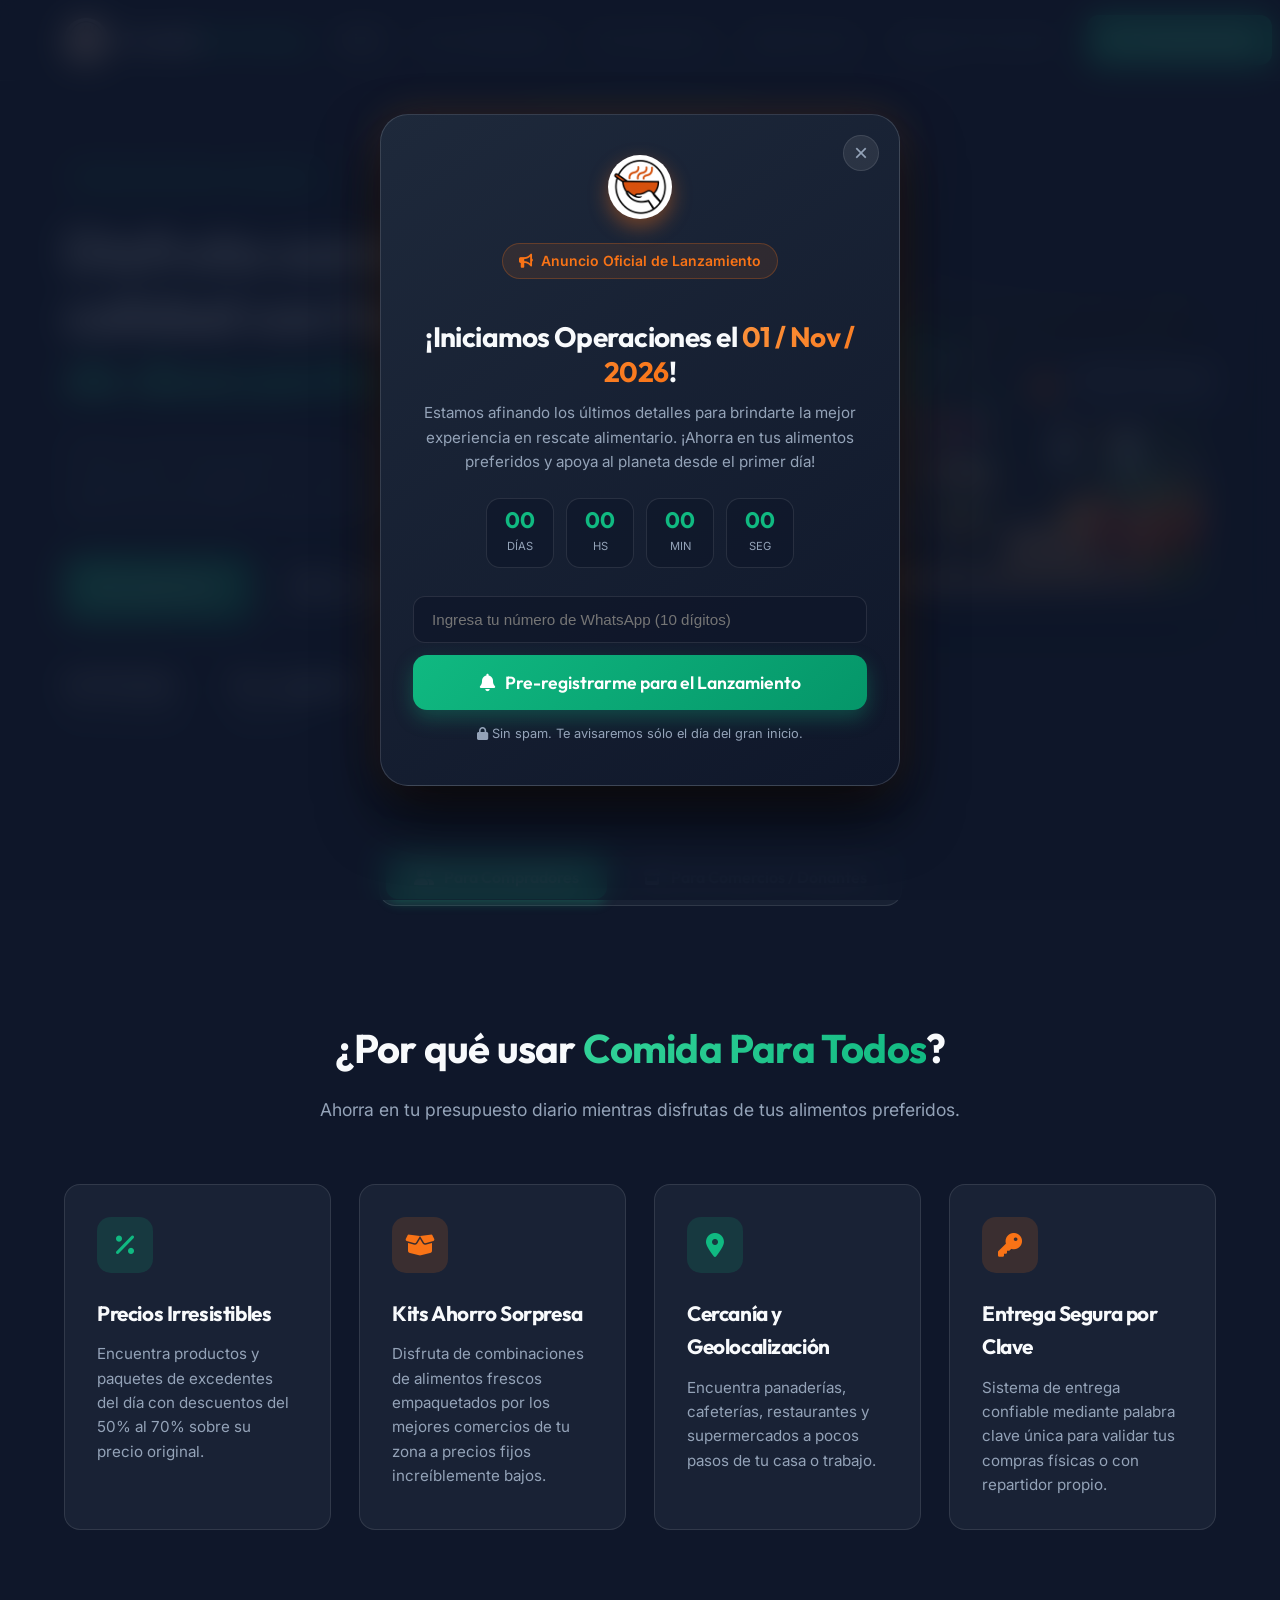
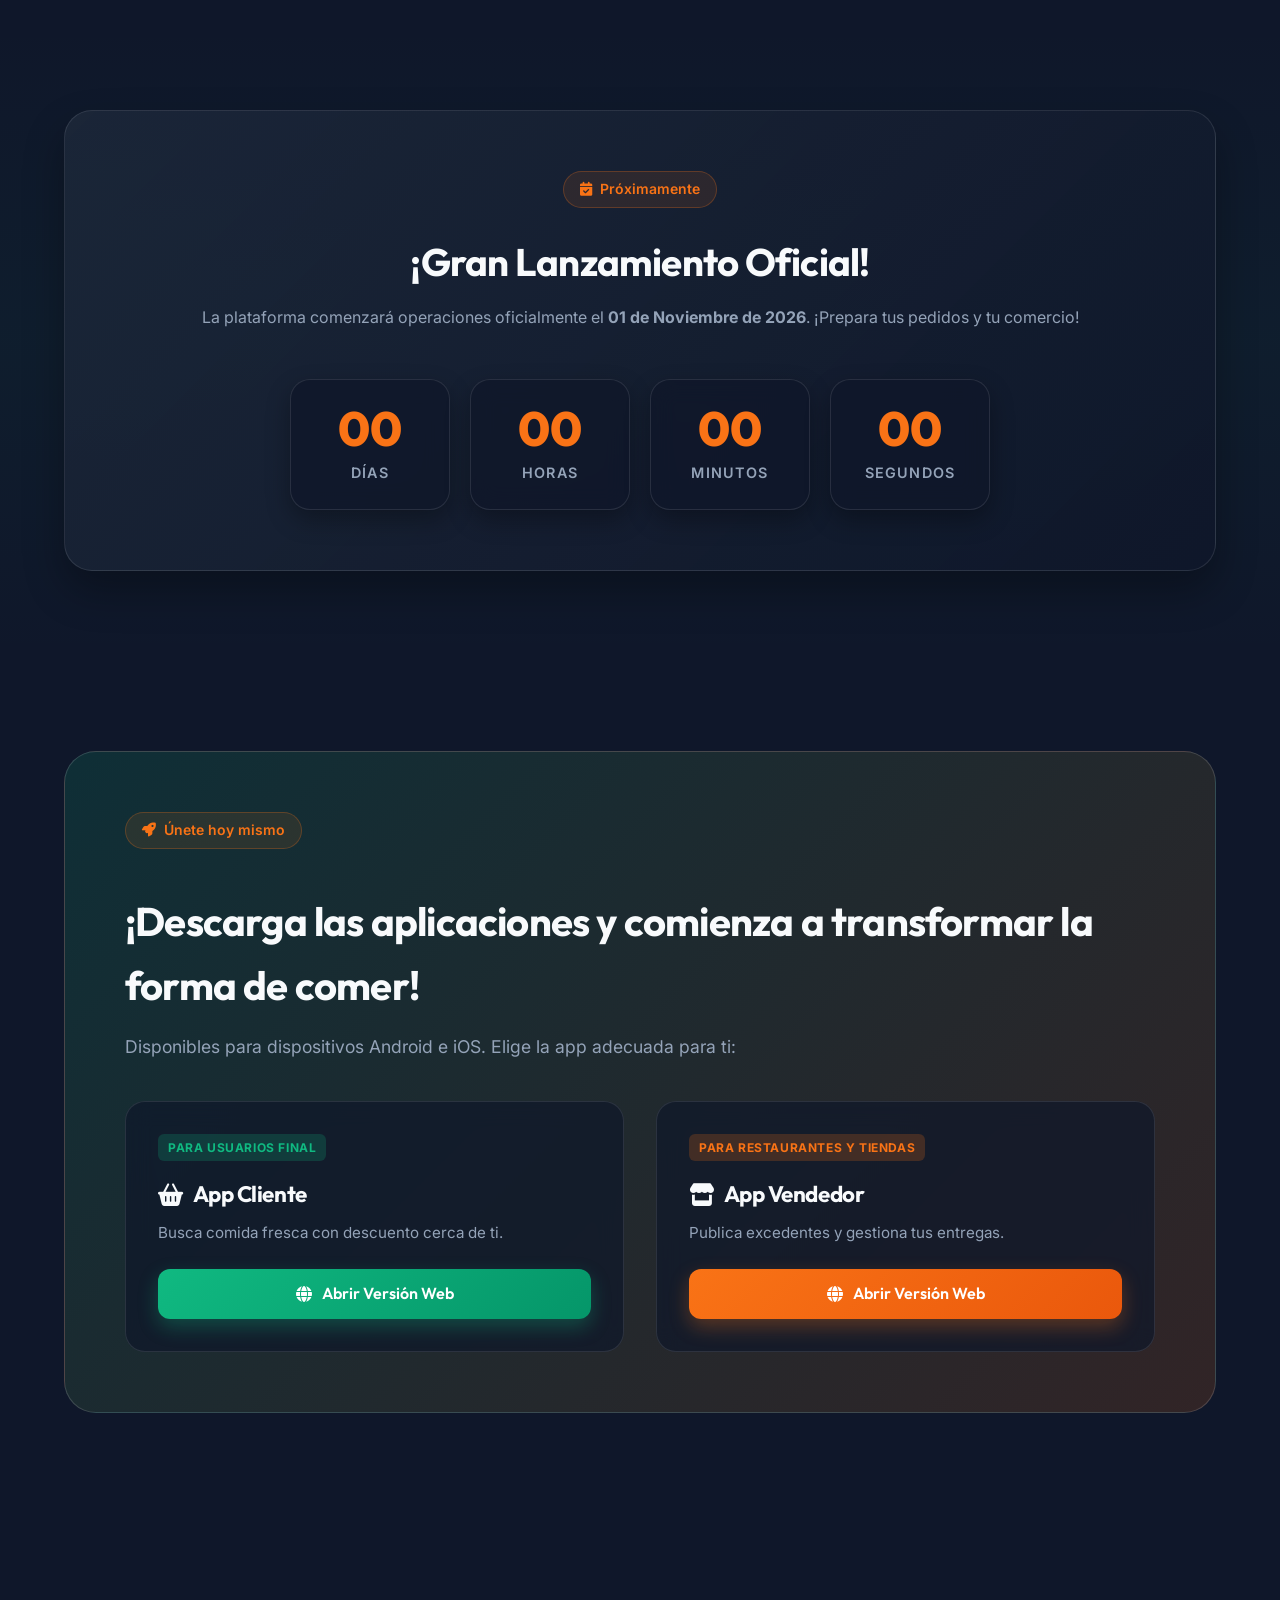
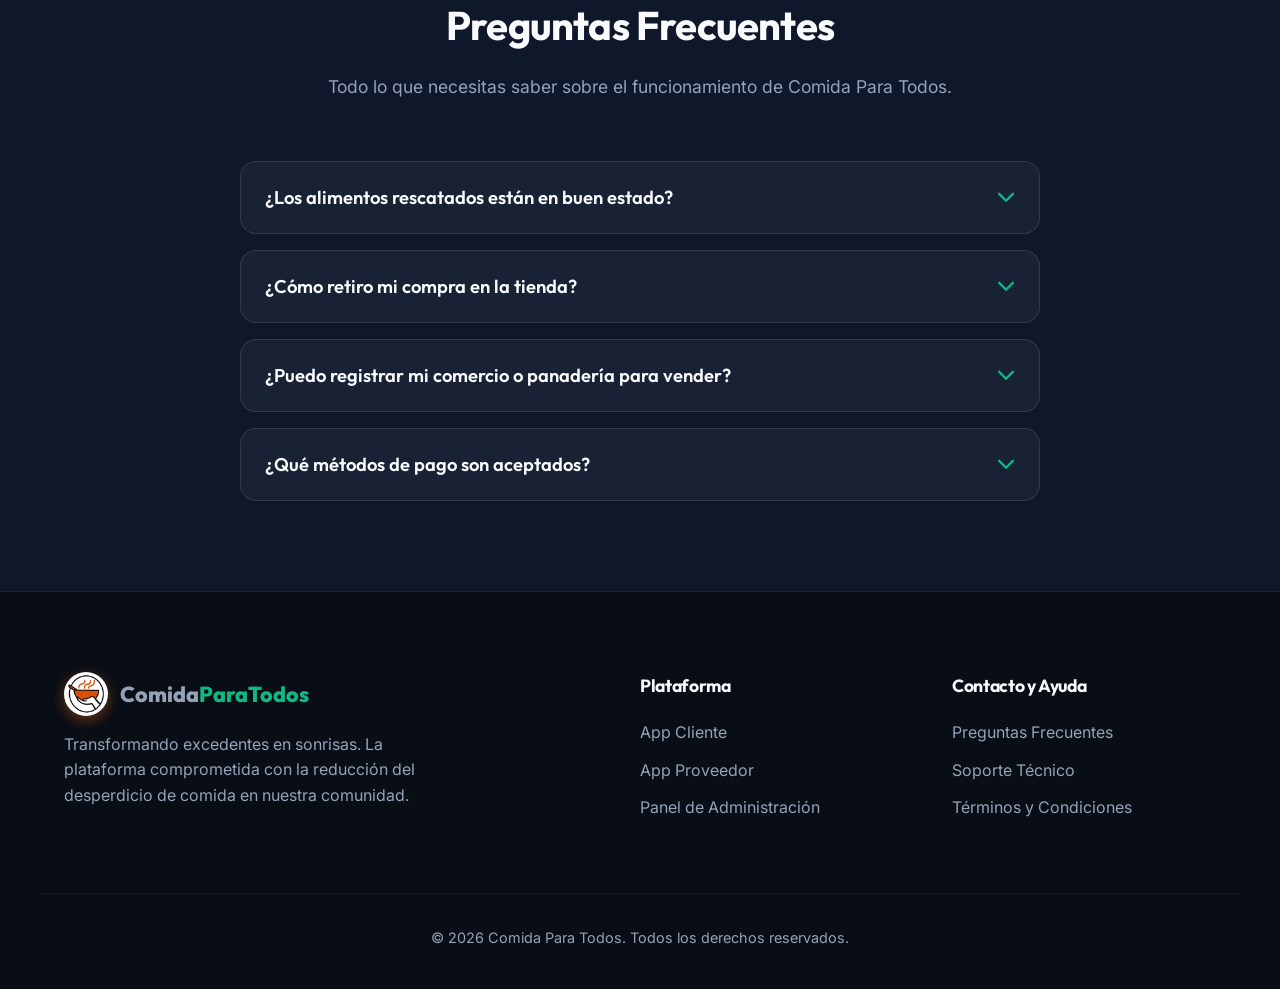
==== index.html @ 5d7dacc0 "Initial commit - Landing page Comida Para Todos" ====
<!DOCTYPE html>
<html lang="es">
<head>
  <meta charset="UTF-8">
  <meta name="viewport" content="width=device-width, initial-scale=1.0">
  <title>Comida Para Todos - Rescata Alimentos, Ahorra y Ayuda al Planeta</title>
  <meta name="description" content="Plataforma líder para comprar excedentes de comida de calidad con hasta 70% de descuento. Conecta tiendas localmente y combate el desperdicio de alimentos.">
  <meta name="theme-color" content="#0f172a">

  <!-- OpenGraph SEO -->
  <meta property="og:title" content="Comida Para Todos - Salva Comida y Ahorra Dinero">
  <meta property="og:description" content="Descubre paquetes sorpresa y ofertas en tus establecimientos favoritos. Reduce el desperdicio de comida.">
  <meta property="og:type" content="website">

  <!-- Fonts -->
  <link rel="preconnect" href="https://fonts.googleapis.com">
  <link rel="preconnect" href="https://fonts.gstatic.com" crossorigin>
  <link href="https://fonts.googleapis.com/css2?family=Outfit:wght@300;400;500;600;700;800&family=Inter:wght@400;500;600;700&display=swap" rel="stylesheet">

  <!-- FontAwesome Icons -->
  <link rel="stylesheet" href="https://cdnjs.cloudflare.com/ajax/libs/font-awesome/6.5.1/css/all.min.css">

  <link rel="stylesheet" href="styles.css">
</head>
<body>

  <!-- Navbar Sticky -->
  <header class="navbar" id="navbar">
    <div class="container navbar-content">
      <a href="#" class="logo">
        <img src="assets/logo.png" alt="Comida Para Todos Logo" class="logo-img">
        <span class="logo-text">Comida<span class="highlight">ParaTodos</span></span>
      </a>

      <nav class="nav-links" id="nav-links">
        <a href="#inicio" class="nav-link active">Inicio</a>
        <a href="#compradores" class="nav-link">Para Compradores</a>
        <a href="#vendedores" class="nav-link">Para Comercios</a>
        <a href="#impacto" class="nav-link">Impacto Social</a>
        <a href="#faq" class="nav-link">Preguntas Frecuentes</a>
      </nav>

      <div class="navbar-actions">
        <a href="#descargar" class="btn btn-primary"><i class="fa-solid fa-mobile-screen"></i> Descargar Apps</a>
        <button class="mobile-toggle" id="mobile-toggle" aria-label="Abrir menú">
          <i class="fa-solid fa-bars"></i>
        </button>
      </div>
    </div>
  </header>

  <!-- Hero Section -->
  <section class="hero" id="inicio">
    <div class="hero-bg-glow"></div>
    <div class="container hero-grid">
      <div class="hero-text">
        <div class="badge-pill">
          <span class="pulse-dot"></span> Rescate Alimentario Inteligente
        </div>
        <h1 class="hero-title">
          Disfruta comida de calidad con hasta <span class="gradient-text">70% de descuento</span>
        </h1>
        <p class="hero-description">
          Unimos a personas amantes de la buena comida con restaurantes, panaderías y comercios locales para darle una segunda oportunidad a miles de platillos deliciosos.
        </p>

        <div class="hero-buttons">
          <a href="#descargar" class="btn btn-lg btn-emerald">
            <i class="fa-brands fa-android"></i> App Cliente
          </a>
          <a href="#vendedores" class="btn btn-lg btn-outline">
            <i class="fa-solid fa-store"></i> Soy un Comercio
          </a>
        </div>

        <div class="hero-stats-mini">
          <div class="stat-item-mini">
            <span class="stat-number">01/11/2026</span>
            <span class="stat-label">Gran Lanzamiento</span>
          </div>
          <div class="stat-divider"></div>
          <div class="stat-item-mini">
            <span class="stat-number">Pre-registro</span>
            <span class="stat-label">Abierto hoy</span>
          </div>
          <div class="stat-divider"></div>
          <div class="stat-item-mini">
            <span class="stat-number">100%</span>
            <span class="stat-label">Calidad Garantizada</span>
          </div>
        </div>
      </div>

      <div class="hero-media">
        <div class="app-card-preview floating">
          <div class="preview-badge"><i class="fa-solid fa-bolt"></i> ¡Ofertas en tiempo real!</div>
          <img src="assets/hero_app_showcase.jpg" alt="Comida Para Todos App" class="hero-img">
          <div class="app-floating-card top-right">
            <div class="card-icon"><i class="fa-solid fa-bag-shopping"></i></div>
            <div class="card-info">
              <strong>Kit Ahorro Sorpresa</strong>
              <small>De $150 a sólo $45 MXN</small>
            </div>
          </div>
          <div class="app-floating-card bottom-left">
            <div class="card-icon check"><i class="fa-solid fa-shield-heart"></i></div>
            <div class="card-info">
              <strong>100% Fresco y Garantizado</strong>
              <small>Retiro o reparto local</small>
            </div>
          </div>
        </div>
      </div>
    </div>
  </section>

  <!-- Role Toggle Section (Interactive Selector) -->
  <section class="section-roles">
    <div class="container">
      <div class="role-selector-wrapper">
        <div class="role-tabs" id="role-tabs">
          <button class="role-tab active" data-tab="compradores">
            <i class="fa-solid fa-user-group"></i> Para Compradores
          </button>
          <button class="role-tab" data-tab="vendedores">
            <i class="fa-solid fa-store"></i> Para Comercios / Donantes
          </button>
        </div>
      </div>
    </div>
  </section>

  <!-- Compradores Feature Section -->
  <section class="section role-content active" id="compradores">
    <div class="container">
      <div class="section-header text-center">
        <h2 class="section-title">¿Por qué usar <span class="gradient-text">Comida Para Todos</span>?</h2>
        <p class="section-subtitle">Ahorra en tu presupuesto diario mientras disfrutas de tus alimentos preferidos.</p>
      </div>

      <div class="features-grid">
        <div class="feature-card">
          <div class="feature-icon emerald"><i class="fa-solid fa-percent"></i></div>
          <h3 class="feature-title">Precios Irresistibles</h3>
          <p class="feature-text">Encuentra productos y paquetes de excedentes del día con descuentos del 50% al 70% sobre su precio original.</p>
        </div>

        <div class="feature-card">
          <div class="feature-icon orange"><i class="fa-solid fa-box-open"></i></div>
          <h3 class="feature-title">Kits Ahorro Sorpresa</h3>
          <p class="feature-text">Disfruta de combinaciones de alimentos frescos empaquetados por los mejores comercios de tu zona a precios fijos increíblemente bajos.</p>
        </div>

        <div class="feature-card">
          <div class="feature-icon emerald"><i class="fa-solid fa-location-dot"></i></div>
          <h3 class="feature-title">Cercanía y Geolocalización</h3>
          <p class="feature-text">Encuentra panaderías, cafeterías, restaurantes y supermercados a pocos pasos de tu casa o trabajo.</p>
        </div>

        <div class="feature-card">
          <div class="feature-icon orange"><i class="fa-solid fa-key"></i></div>
          <h3 class="feature-title">Entrega Segura por Clave</h3>
          <p class="feature-text">Sistema de entrega confiable mediante palabra clave única para validar tus compras físicas o con repartidor propio.</p>
        </div>
      </div>
    </div>
  </section>

  <!-- Vendedores Feature Section -->
  <section class="section role-content" id="vendedores">
    <div class="container">
      <div class="section-header text-center">
        <h2 class="section-title">Impulsa tu negocio con <span class="gradient-text-orange">Cero Desperdicio</span></h2>
        <p class="section-subtitle">Convierte los excedentes del día en ganancias y nuevos clientes leales.</p>
      </div>

      <div class="features-grid">
        <div class="feature-card">
          <div class="feature-icon orange"><i class="fa-solid fa-coins"></i></div>
          <h3 class="feature-title">Monetiza tus Excedentes</h3>
          <p class="feature-text">Recupera el costo de ingredientes y producción publicando excedentes al final de la jornada en cuestión de segundos.</p>
        </div>

        <div class="feature-card">
          <div class="feature-icon emerald"><i class="fa-solid fa-users"></i></div>
          <h3 class="feature-title">Atrae Nuevos Clientes</h3>
          <p class="feature-text">Decenas de usuarios descubrirán tu negocio en la app y se convertirán en clientes habituales de tu catálogo regular.</p>
        </div>

        <div class="feature-card">
          <div class="feature-icon orange"><i class="fa-solid fa-truck-ramp-box"></i></div>
          <h3 class="feature-title">Logística Flexible</h3>
          <p class="feature-text">Configura fácil tus horarios de entrega en mostrador o define tu propia área de reparto a domicilio con compra mínima.</p>
        </div>

        <div class="feature-card">
          <div class="feature-icon emerald"><i class="fa-solid fa-chart-line"></i></div>
          <h3 class="feature-title">Control de Inventario en Vivo</h3>
          <p class="feature-text">Suscripción en tiempo real con notificaciones al momento en que un cliente confirma o retira un pedido.</p>
        </div>
      </div>
    </div>
  </section>

  <!-- Launch Countdown Section -->
  <section class="section section-impact" id="impacto">
    <div class="container">
      <div class="impact-card">
        <div class="impact-header">
          <span class="badge-pill orange"><i class="fa-solid fa-calendar-check"></i> Próximamente</span>
          <h2>¡Gran Lanzamiento Oficial!</h2>
          <p>La plataforma comenzará operaciones oficialmente el <strong>01 de Noviembre de 2026</strong>. ¡Prepara tus pedidos y tu comercio!</p>
        </div>

        <div class="launch-countdown-grid" id="main-countdown">
          <div class="countdown-unit">
            <span class="unit-number" id="cd-days">00</span>
            <span class="unit-label">Días</span>
          </div>
          <div class="countdown-unit">
            <span class="unit-number" id="cd-hours">00</span>
            <span class="unit-label">Horas</span>
          </div>
          <div class="countdown-unit">
            <span class="unit-number" id="cd-minutes">00</span>
            <span class="unit-label">Minutos</span>
          </div>
          <div class="countdown-unit">
            <span class="unit-number" id="cd-seconds">00</span>
            <span class="unit-label">Segundos</span>
          </div>
        </div>
      </div>
    </div>
  </section>

  <!-- Download Section -->
  <section class="section section-download" id="descargar">
    <div class="container">
      <div class="download-banner">
        <div class="download-content">
          <span class="badge-pill orange"><i class="fa-solid fa-rocket"></i> Únete hoy mismo</span>
          <h2>¡Descarga las aplicaciones y comienza a transformar la forma de comer!</h2>
          <p>Disponibles para dispositivos Android e iOS. Elige la app adecuada para ti:</p>

          <div class="download-buttons">
            <div class="download-card">
              <div class="card-badge">Para usuarios final</div>
              <h3><i class="fa-solid fa-basket-shopping"></i> App Cliente</h3>
              <p>Busca comida fresca con descuento cerca de ti.</p>
              <div class="btn-group">
                <a href="http://192.168.1.75:8080" target="_blank" class="btn btn-emerald btn-block">
                  <i class="fa-solid fa-globe"></i> Abrir Versión Web
                </a>
              </div>
            </div>

            <div class="download-card">
              <div class="card-badge orange">Para restaurantes y tiendas</div>
              <h3><i class="fa-solid fa-store"></i> App Vendedor</h3>
              <p>Publica excedentes y gestiona tus entregas.</p>
              <div class="btn-group">
                <a href="http://192.168.1.75:8081" target="_blank" class="btn btn-orange btn-block">
                  <i class="fa-solid fa-globe"></i> Abrir Versión Web
                </a>
              </div>
            </div>
          </div>
        </div>
      </div>
    </div>
  </section>

  <!-- FAQ Section -->
  <section class="section" id="faq">
    <div class="container">
      <div class="section-header text-center">
        <h2 class="section-title">Preguntas Frecuentes</h2>
        <p class="section-subtitle">Todo lo que necesitas saber sobre el funcionamiento de Comida Para Todos.</p>
      </div>

      <div class="faq-accordion" id="faq-accordion">
        <div class="faq-item">
          <button class="faq-question">
            <span>¿Los alimentos rescatados están en buen estado?</span>
            <i class="fa-solid fa-chevron-down"></i>
          </button>
          <div class="faq-answer">
            <p>¡Por supuesto! Todos los alimentos ofertados en la plataforma son excedentes frescos del día preparados o producidos con altos estándares de calidad, listos para disfrutarse.</p>
          </div>
        </div>

        <div class="faq-item">
          <button class="faq-question">
            <span>¿Cómo retiro mi compra en la tienda?</span>
            <i class="fa-solid fa-chevron-down"></i>
          </button>
          <div class="faq-answer">
            <p>Al realizar tu pedido en la App Cliente se generará una **palabra clave única** y un número de folio. Sólo muéstralo en el mostrador del establecimiento para validar y recibir tu paquete.</p>
          </div>
        </div>

        <div class="faq-item">
          <button class="faq-question">
            <span>¿Puedo registrar mi comercio o panadería para vender?</span>
            <i class="fa-solid fa-chevron-down"></i>
          </button>
          <div class="faq-answer">
            <p>¡Sí! Puedes descargar la **App Vendedor** o acceder desde el navegador, crear tu perfil de tienda en menos de 5 minutos y comenzar a publicar tus productos y Kits Ahorro de inmediato.</p>
          </div>
        </div>

        <div class="faq-item">
          <button class="faq-question">
            <span>¿Qué métodos de pago son aceptados?</span>
            <i class="fa-solid fa-chevron-down"></i>
          </button>
          <div class="faq-answer">
            <p>Soportamos pago en efectivo al momento de retirar en sucursal y pagos directos configurados por cada establecimiento.</p>
          </div>
        </div>
      </div>
    </div>
  </section>

  <!-- Footer -->
  <footer class="footer">
    <div class="container footer-grid">
      <div class="footer-col brand-col">
        <a href="#" class="logo">
          <img src="assets/logo.png" alt="Comida Para Todos Logo" class="logo-img">
          <span class="logo-text">Comida<span class="highlight">ParaTodos</span></span>
        </a>
        <p class="footer-text">Transformando excedentes en sonrisas. La plataforma comprometida con la reducción del desperdicio de comida en nuestra comunidad.</p>
      </div>

      <div class="footer-col">
        <h4>Plataforma</h4>
        <ul>
          <li><a href="http://192.168.1.75:8080">App Cliente</a></li>
          <li><a href="http://192.168.1.75:8081">App Proveedor</a></li>
          <li><a href="http://192.168.1.75:8082">Panel de Administración</a></li>
        </ul>
      </div>

      <div class="footer-col">
        <h4>Contacto y Ayuda</h4>
        <ul>
          <li><a href="#faq">Preguntas Frecuentes</a></li>
          <li><a href="mailto:contacto@comidaparatodos.com">Soporte Técnico</a></li>
          <li><a href="#">Términos y Condiciones</a></li>
        </ul>
      </div>
    </div>

    <div class="container footer-bottom text-center">
      <p>&copy; 2026 Comida Para Todos. Todos los derechos reservados.</p>
    </div>
  <!-- Pop-Up Modal de Lanzamiento (01/11/2026) -->
  <div class="modal-overlay" id="launch-modal">
    <div class="modal-card">
      <button class="modal-close" id="modal-close" aria-label="Cerrar modal">&times;</button>
      <div class="modal-body text-center">
        <div class="modal-logo">
          <img src="assets/logo.png" alt="Comida Para Todos" class="modal-logo-img">
        </div>
        <div class="badge-pill orange">
          <i class="fa-solid fa-bullhorn"></i> Anuncio Oficial de Lanzamiento
        </div>
        <h2 class="modal-title">¡Iniciamos Operaciones el <span class="gradient-text-orange">01 / Nov / 2026</span>!</h2>
        <p class="modal-description">
          Estamos afinando los últimos detalles para brindarte la mejor experiencia en rescate alimentario. ¡Ahorra en tus alimentos preferidos y apoya al planeta desde el primer día!
        </p>

        <!-- Mini Countdown inside Modal -->
        <div class="modal-countdown">
          <div class="m-cd-box"><span id="m-days">00</span><small>Días</small></div>
          <div class="m-cd-box"><span id="m-hours">00</span><small>Hs</small></div>
          <div class="m-cd-box"><span id="m-mins">00</span><small>Min</small></div>
          <div class="m-cd-box"><span id="m-secs">00</span><small>Seg</small></div>
        </div>

        <form class="modal-form" id="pre-register-form">
          <div class="form-group">
            <input type="tel" placeholder="Ingresa tu número de WhatsApp (10 dígitos)" required id="modal-phone" class="modal-input">
          </div>
          <button type="submit" class="btn btn-emerald btn-block btn-lg">
            <i class="fa-solid fa-bell"></i> Pre-registrarme para el Lanzamiento
          </button>
        </form>
        <p class="modal-footer-note"><i class="fa-solid fa-lock"></i> Sin spam. Te avisaremos sólo el día del gran inicio.</p>
      </div>
    </div>
  </div>

  <script src="main.js"></script>
</body>
</html>
---- styles.css ----
/* System CSS - Comida Para Todos Landing Page */
:root {
  --bg-dark: #0f172a;
  --bg-card: rgba(30, 41, 59, 0.7);
  --bg-card-hover: rgba(30, 41, 59, 0.9);
  --border-card: rgba(255, 255, 255, 0.1);
  --text-main: #f8fafc;
  --text-muted: #94a3b8;
  
  --emerald-primary: #10b981;
  --emerald-hover: #059669;
  --emerald-glow: rgba(16, 185, 129, 0.3);
  
  --orange-primary: #f97316;
  --orange-hover: #ea580c;
  --orange-glow: rgba(249, 115, 22, 0.3);

  --font-heading: 'Outfit', sans-serif;
  --font-body: 'Inter', sans-serif;
  --radius: 16px;
  --transition: all 0.3s cubic-bezier(0.4, 0, 0.2, 1);
}

* {
  margin: 0;
  padding: 0;
  box-sizing: border-box;
}

html {
  scroll-behavior: smooth;
}

body {
  background-color: var(--bg-dark);
  color: var(--text-main);
  font-family: var(--font-body);
  line-height: 1.6;
  overflow-x: hidden;
}

/* Typography */
h1, h2, h3, h4 {
  font-family: var(--font-heading);
  font-weight: 700;
  letter-spacing: -0.02em;
}

.gradient-text {
  background: linear-gradient(135deg, #34d399, #10b981);
  -webkit-background-clip: text;
  -webkit-text-fill-color: transparent;
}

.gradient-text-orange {
  background: linear-gradient(135deg, #fb923c, #f97316);
  -webkit-background-clip: text;
  -webkit-text-fill-color: transparent;
}

/* Container */
.container {
  max-width: 1200px;
  margin: 0 auto;
  padding: 0 24px;
}

/* Buttons */
.btn {
  display: inline-flex;
  align-items: center;
  justify-content: center;
  gap: 10px;
  padding: 12px 24px;
  font-family: var(--font-heading);
  font-weight: 600;
  font-size: 1rem;
  border-radius: 12px;
  text-decoration: none;
  transition: var(--transition);
  cursor: pointer;
  border: none;
}

.btn-primary {
  background-color: var(--emerald-primary);
  color: #fff;
  box-shadow: 0 4px 14px var(--emerald-glow);
}
.btn-primary:hover {
  background-color: var(--emerald-hover);
  transform: translateY(-2px);
}

.btn-emerald {
  background: linear-gradient(135deg, #10b981, #059669);
  color: #fff;
  box-shadow: 0 8px 20px var(--emerald-glow);
}
.btn-emerald:hover {
  transform: translateY(-3px);
  box-shadow: 0 12px 28px var(--emerald-glow);
}

.btn-orange {
  background: linear-gradient(135deg, #f97316, #ea580c);
  color: #fff;
  box-shadow: 0 8px 20px var(--orange-glow);
}
.btn-orange:hover {
  transform: translateY(-3px);
  box-shadow: 0 12px 28px var(--orange-glow);
}

.btn-outline {
  background: rgba(255, 255, 255, 0.05);
  color: #fff;
  border: 1px solid var(--border-card);
}
.btn-outline:hover {
  background: rgba(255, 255, 255, 0.15);
  border-color: rgba(255, 255, 255, 0.3);
  transform: translateY(-2px);
}

.btn-lg {
  padding: 16px 32px;
  font-size: 1.1rem;
  border-radius: 14px;
}

.btn-block {
  width: 100%;
}

/* Navbar */
.navbar {
  position: fixed;
  top: 0;
  left: 0;
  width: 100%;
  z-index: 1000;
  background: rgba(15, 23, 42, 0.8);
  backdrop-filter: blur(12px);
  border-bottom: 1px solid var(--border-card);
  transition: var(--transition);
}

.navbar-content {
  display: flex;
  align-items: center;
  justify-content: space-between;
  height: 80px;
  gap: 24px;
}

.logo {
  display: flex;
  align-items: center;
  gap: 12px;
  text-decoration: none;
  color: var(--text-main);
  font-family: var(--font-heading);
  font-size: 1.35rem;
  font-weight: 800;
  flex-shrink: 0;
  white-space: nowrap;
}

.logo-img {
  width: 44px;
  height: 44px;
  object-fit: contain;
  border-radius: 50%;
  background: #ffffff;
  padding: 2px;
  box-shadow: 0 4px 14px rgba(249, 115, 22, 0.4);
  transition: var(--transition);
}

.logo:hover .logo-img {
  transform: scale(1.05) rotate(5deg);
  box-shadow: 0 6px 18px rgba(249, 115, 22, 0.6);
}

.logo-icon {
  width: 42px;
  height: 42px;
  background: linear-gradient(135deg, #10b981, #f97316);
  border-radius: 12px;
  display: flex;
  align-items: center;
  justify-content: center;
  color: #fff;
  font-size: 1.2rem;
  box-shadow: 0 4px 12px rgba(16, 185, 129, 0.4);
}

.logo-text .highlight {
  color: var(--emerald-primary);
}

.nav-links {
  display: flex;
  align-items: center;
  gap: clamp(12px, 1.8vw, 28px);
}

.nav-link {
  color: var(--text-muted);
  text-decoration: none;
  font-weight: 500;
  font-size: 0.95rem;
  white-space: nowrap;
  transition: var(--transition);
  padding: 4px 8px;
  border-radius: 8px;
}

.nav-link:hover, .nav-link.active {
  color: var(--text-main);
  background: rgba(255, 255, 255, 0.06);
}

.navbar-actions {
  flex-shrink: 0;
}

.mobile-toggle {
  display: none;
  background: none;
  border: none;
  color: var(--text-main);
  font-size: 1.5rem;
  cursor: pointer;
}

/* Hero */
.hero {
  position: relative;
  padding: 160px 0 100px;
  overflow: hidden;
}

.hero-bg-glow {
  position: absolute;
  top: -10%;
  left: 50%;
  transform: translateX(-50%);
  width: 800px;
  height: 500px;
  background: radial-gradient(circle, rgba(16, 185, 129, 0.15) 0%, rgba(249, 115, 22, 0.08) 50%, transparent 70%);
  filter: blur(80px);
  pointer-events: none;
}

.hero-grid {
  display: grid;
  grid-template-columns: 1fr 1fr;
  gap: 60px;
  align-items: center;
}

.badge-pill {
  display: inline-flex;
  align-items: center;
  gap: 8px;
  padding: 6px 16px;
  border-radius: 50px;
  background: rgba(16, 185, 129, 0.1);
  border: 1px solid rgba(16, 185, 129, 0.25);
  color: var(--emerald-primary);
  font-size: 0.875rem;
  font-weight: 600;
  margin-bottom: 24px;
}

.badge-pill.orange {
  background: rgba(249, 115, 22, 0.1);
  border-color: rgba(249, 115, 22, 0.25);
  color: var(--orange-primary);
}

.pulse-dot {
  width: 8px;
  height: 8px;
  background-color: var(--emerald-primary);
  border-radius: 50%;
  box-shadow: 0 0 10px var(--emerald-primary);
  animation: pulse 2s infinite;
}

@keyframes pulse {
  0% { transform: scale(0.95); opacity: 0.8; }
  50% { transform: scale(1.3); opacity: 1; }
  100% { transform: scale(0.95); opacity: 0.8; }
}

.hero-title {
  font-size: 3.4rem;
  line-height: 1.15;
  margin-bottom: 24px;
}

.hero-description {
  font-size: 1.15rem;
  color: var(--text-muted);
  margin-bottom: 36px;
}

.hero-buttons {
  display: flex;
  gap: 16px;
  margin-bottom: 48px;
}

.hero-stats-mini {
  display: flex;
  align-items: center;
  gap: 24px;
}

.stat-item-mini .stat-number {
  display: block;
  font-family: var(--font-heading);
  font-weight: 700;
  font-size: 1.4rem;
  color: var(--text-main);
}

.stat-item-mini .stat-label {
  font-size: 0.85rem;
  color: var(--text-muted);
}

.stat-divider {
  width: 1px;
  height: 36px;
  background: var(--border-card);
}

/* App Showcase Media */
.app-card-preview {
  position: relative;
  border-radius: 24px;
  padding: 12px;
  background: rgba(30, 41, 59, 0.5);
  backdrop-filter: blur(16px);
  border: 1px solid var(--border-card);
  box-shadow: 0 24px 48px rgba(0, 0, 0, 0.4);
}

.floating {
  animation: float 6s ease-in-out infinite;
}

@keyframes float {
  0%, 100% { transform: translateY(0); }
  50% { transform: translateY(-12px); }
}

.preview-badge {
  position: absolute;
  top: 24px;
  left: 24px;
  background: rgba(15, 23, 42, 0.85);
  backdrop-filter: blur(8px);
  padding: 6px 14px;
  border-radius: 20px;
  font-size: 0.85rem;
  font-weight: 600;
  color: #fbbf24;
  border: 1px solid rgba(251, 191, 36, 0.3);
  z-index: 10;
}

.hero-img {
  width: 100%;
  border-radius: 16px;
  display: block;
}

.app-floating-card {
  position: absolute;
  display: flex;
  align-items: center;
  gap: 12px;
  padding: 12px 18px;
  background: rgba(15, 23, 42, 0.9);
  backdrop-filter: blur(12px);
  border: 1px solid var(--border-card);
  border-radius: 16px;
  box-shadow: 0 12px 32px rgba(0, 0, 0, 0.3);
  z-index: 10;
}

.app-floating-card.top-right {
  top: 20%;
  right: -20px;
}

.app-floating-card.bottom-left {
  bottom: 10%;
  left: -20px;
}

.card-icon {
  width: 40px;
  height: 40px;
  border-radius: 10px;
  background: rgba(249, 115, 22, 0.2);
  color: var(--orange-primary);
  display: flex;
  align-items: center;
  justify-content: center;
  font-size: 1.2rem;
}

.card-icon.check {
  background: rgba(16, 185, 129, 0.2);
  color: var(--emerald-primary);
}

.card-info strong {
  display: block;
  font-size: 0.9rem;
}

.card-info small {
  color: var(--text-muted);
  font-size: 0.75rem;
}

/* Role Selector Tabs */
.section-roles {
  padding: 20px 0;
}

.role-selector-wrapper {
  display: flex;
  justify-content: center;
}

.role-tabs {
  display: flex;
  background: rgba(30, 41, 59, 0.6);
  padding: 6px;
  border-radius: 16px;
  border: 1px solid var(--border-card);
  gap: 8px;
}

.role-tab {
  display: flex;
  align-items: center;
  gap: 10px;
  padding: 12px 28px;
  border-radius: 12px;
  border: none;
  background: none;
  color: var(--text-muted);
  font-family: var(--font-heading);
  font-weight: 600;
  font-size: 1rem;
  cursor: pointer;
  transition: var(--transition);
}

.role-tab.active {
  background: var(--emerald-primary);
  color: #fff;
  box-shadow: 0 4px 12px var(--emerald-glow);
}

/* Features Section */
.section {
  padding: 90px 0;
}

.role-content {
  display: none;
}

.role-content.active {
  display: block;
  animation: fadeIn 0.5s ease;
}

@keyframes fadeIn {
  from { opacity: 0; transform: translateY(10px); }
  to { opacity: 1; transform: translateY(0); }
}

.section-header {
  max-width: 650px;
  margin: 0 auto 60px;
}

.text-center { text-align: center; }

.section-title {
  font-size: 2.5rem;
  margin-bottom: 16px;
}

.section-subtitle {
  font-size: 1.1rem;
  color: var(--text-muted);
}

.features-grid {
  display: grid;
  grid-template-columns: repeat(auto-fit, minmax(260px, 1fr));
  gap: 28px;
}

.feature-card {
  background: var(--bg-card);
  border: 1px solid var(--border-card);
  border-radius: var(--radius);
  padding: 32px;
  transition: var(--transition);
}

.feature-card:hover {
  background: var(--bg-card-hover);
  border-color: rgba(255, 255, 255, 0.2);
  transform: translateY(-6px);
}

.feature-icon {
  width: 56px;
  height: 56px;
  border-radius: 14px;
  display: flex;
  align-items: center;
  justify-content: center;
  font-size: 1.5rem;
  margin-bottom: 24px;
}

.feature-icon.emerald {
  background: rgba(16, 185, 129, 0.15);
  color: var(--emerald-primary);
}

.feature-icon.orange {
  background: rgba(249, 115, 22, 0.15);
  color: var(--orange-primary);
}

.feature-title {
  font-size: 1.3rem;
  margin-bottom: 12px;
}

.feature-text {
  color: var(--text-muted);
  font-size: 0.95rem;
}

/* Impact Section */
.section-impact {
  background: linear-gradient(180deg, transparent, rgba(16, 185, 129, 0.04), transparent);
}

.impact-card {
  background: linear-gradient(135deg, rgba(30, 41, 59, 0.8), rgba(15, 23, 42, 0.9));
  border: 1px solid var(--border-card);
  border-radius: 28px;
  padding: 60px 40px;
  box-shadow: 0 20px 40px rgba(0, 0, 0, 0.3);
}

.impact-header {
  text-align: center;
  margin-bottom: 48px;
}

.impact-header h2 {
  font-size: 2.4rem;
  margin-bottom: 12px;
}

.impact-header p {
  color: var(--text-muted);
}

.impact-counters {
  display: grid;
  grid-template-columns: repeat(auto-fit, minmax(220px, 1fr));
  gap: 32px;
  text-align: center;
}

.counter-box {
  padding: 20px;
}

.counter-number {
  font-family: var(--font-heading);
  font-size: 3.2rem;
  font-weight: 800;
  color: var(--emerald-primary);
  margin-bottom: 8px;
}

.counter-label {
  color: var(--text-muted);
  font-size: 1rem;
  font-weight: 500;
  display: flex;
  align-items: center;
  justify-content: center;
  gap: 8px;
}

/* Download Section */
.download-banner {
  background: linear-gradient(135deg, rgba(16, 185, 129, 0.15), rgba(249, 115, 22, 0.15));
  border: 1px solid rgba(255, 255, 255, 0.15);
  border-radius: 32px;
  padding: 60px;
  position: relative;
  overflow: hidden;
}

.download-content h2 {
  font-size: 2.5rem;
  margin: 16px 0;
}

.download-content p {
  color: var(--text-muted);
  margin-bottom: 40px;
  font-size: 1.1rem;
}

.download-buttons {
  display: grid;
  grid-template-columns: 1fr 1fr;
  gap: 32px;
}

.download-card {
  background: rgba(15, 23, 42, 0.7);
  backdrop-filter: blur(12px);
  border: 1px solid var(--border-card);
  border-radius: 20px;
  padding: 32px;
}

.card-badge {
  display: inline-block;
  font-size: 0.75rem;
  font-weight: 700;
  text-transform: uppercase;
  letter-spacing: 0.05em;
  padding: 4px 10px;
  border-radius: 6px;
  background: rgba(16, 185, 129, 0.2);
  color: var(--emerald-primary);
  margin-bottom: 16px;
}

.card-badge.orange {
  background: rgba(249, 115, 22, 0.2);
  color: var(--orange-primary);
}

.download-card h3 {
  font-size: 1.4rem;
  margin-bottom: 8px;
  display: flex;
  align-items: center;
  gap: 10px;
}

.download-card p {
  font-size: 0.95rem;
  margin-bottom: 24px;
}

/* FAQ */
.faq-accordion {
  max-width: 800px;
  margin: 0 auto;
  display: flex;
  flex-direction: column;
  gap: 16px;
}

.faq-item {
  background: var(--bg-card);
  border: 1px solid var(--border-card);
  border-radius: 16px;
  overflow: hidden;
}

.faq-question {
  width: 100%;
  padding: 24px;
  background: none;
  border: none;
  color: var(--text-main);
  font-family: var(--font-heading);
  font-size: 1.15rem;
  font-weight: 600;
  text-align: left;
  display: flex;
  justify-content: space-between;
  align-items: center;
  cursor: pointer;
}

.faq-question i {
  transition: var(--transition);
  color: var(--emerald-primary);
}

.faq-item.active .faq-question i {
  transform: rotate(180deg);
}

.faq-answer {
  max-height: 0;
  overflow: hidden;
  transition: max-height 0.3s ease-out;
}

.faq-answer p {
  padding: 0 24px 24px;
  color: var(--text-muted);
}

/* Footer */
.footer {
  background: #090d16;
  border-top: 1px solid var(--border-card);
  padding: 80px 0 40px;
}

.footer-grid {
  display: grid;
  grid-template-columns: 2fr 1fr 1fr;
  gap: 48px;
  margin-bottom: 60px;
}

.footer-text {
  color: var(--text-muted);
  margin-top: 16px;
  max-width: 380px;
}

.footer-col h4 {
  font-size: 1.1rem;
  margin-bottom: 20px;
}

.footer-col ul {
  list-style: none;
}

.footer-col li {
  margin-bottom: 12px;
}

.footer-col a {
  color: var(--text-muted);
  text-decoration: none;
  transition: var(--transition);
}

.footer-col a:hover {
  color: var(--emerald-primary);
}

.footer-bottom {
  padding-top: 32px;
  border-top: 1px solid rgba(255, 255, 255, 0.05);
  color: var(--text-muted);
  font-size: 0.9rem;
}

/* ==========================================================================
   RESPONSIVE DESIGN SYSTEM (Desktop, Laptop, Tablet, Mobile)
   ========================================================================== */

/* Laptop & Medium Screens (993px - 1200px) */
@media (max-width: 1200px) {
  .hero-title {
    font-size: 3rem;
  }
  .features-grid {
    grid-template-columns: repeat(2, 1fr);
  }
}

/* Tablets & Small Laptops (769px - 992px) */
@media (max-width: 992px) {
  .navbar-content {
    height: 70px;
  }

  .nav-links {
    display: none;
    position: absolute;
    top: 70px;
    left: 0;
    width: 100%;
    background: rgba(15, 23, 42, 0.96);
    backdrop-filter: blur(20px);
    padding: 24px 32px;
    flex-direction: column;
    gap: 20px;
    border-bottom: 1px solid var(--border-card);
    box-shadow: 0 20px 40px rgba(0, 0, 0, 0.6);
  }

  .nav-links.active {
    display: flex;
    animation: slideDown 0.3s ease forwards;
  }

  @keyframes slideDown {
    from { opacity: 0; transform: translateY(-10px); }
    to { opacity: 1; transform: translateY(0); }
  }

  .mobile-toggle {
    display: flex;
    align-items: center;
    justify-content: center;
    width: 44px;
    height: 44px;
    border-radius: 10px;
    background: rgba(255, 255, 255, 0.05);
    border: 1px solid var(--border-card);
  }

  .hero {
    padding: 130px 0 70px;
  }

  .hero-grid {
    grid-template-columns: 1fr;
    gap: 48px;
    text-align: center;
  }

  .badge-pill {
    margin-left: auto;
    margin-right: auto;
  }

  .hero-title {
    font-size: 2.6rem;
  }

  .hero-buttons {
    justify-content: center;
  }

  .hero-stats-mini {
    justify-content: center;
  }

  .app-card-preview {
    max-width: 540px;
    margin: 0 auto;
  }

  .app-floating-card.top-right {
    top: 10px;
    right: 10px;
  }

  .app-floating-card.bottom-left {
    bottom: 10px;
    left: 10px;
  }

  .download-banner {
    padding: 40px 24px;
  }

  .download-buttons {
    grid-template-columns: 1fr;
  }

  .footer-grid {
    grid-template-columns: 1fr 1fr;
    gap: 32px;
  }
  .brand-col {
    grid-column: span 2;
  }
}

/* Mobile Devices (<= 768px) */
@media (max-width: 768px) {
  .container {
    padding: 0 16px;
  }

  .logo-text {
    font-size: 1.2rem;
  }

  .logo-img {
    width: 40px;
    height: 40px;
  }

  .hero {
    padding: 110px 0 50px;
  }

  .hero-title {
    font-size: 2.1rem;
    line-height: 1.2;
  }

  .hero-description {
    font-size: 1rem;
    margin-bottom: 28px;
  }

  .hero-buttons {
    flex-direction: column;
    gap: 12px;
    width: 100%;
  }

  .hero-buttons .btn {
    width: 100%;
  }

  .hero-stats-mini {
    display: grid;
    grid-template-columns: repeat(3, 1fr);
    gap: 8px;
  }

  .stat-divider {
    display: none;
  }

  .stat-item-mini .stat-number {
    font-size: 1.1rem;
  }

  .stat-item-mini .stat-label {
    font-size: 0.75rem;
  }

  .role-tabs {
    flex-direction: column;
    width: 100%;
  }

  .role-tab {
    width: 100%;
    justify-content: center;
    padding: 10px 16px;
  }

  .section {
    padding: 60px 0;
  }

  .section-title {
    font-size: 1.8rem;
  }

  .features-grid {
    grid-template-columns: 1fr;
    gap: 20px;
  }

  .feature-card {
    padding: 24px;
  }

  .impact-card {
    padding: 36px 20px;
    border-radius: 20px;
  }

  .impact-header h2 {
    font-size: 1.8rem;
  }

  .impact-counters {
    grid-template-columns: 1fr;
    gap: 20px;
  }

  .counter-number {
    font-size: 2.5rem;
  }

  .download-banner h2 {
    font-size: 1.8rem;
  }

  .download-card {
    padding: 24px 16px;
  }

  .faq-question {
    padding: 18px;
    font-size: 1rem;
  }

  .faq-answer p {
    padding: 0 18px 18px;
    font-size: 0.9rem;
  }

  .footer-grid {
    grid-template-columns: 1fr;
  }

  .brand-col {
    grid-column: span 1;
  }
}

/* ==========================================================================
   LAUNCH COUNTDOWN & POPUP MODAL STYLES (01/11/2026)
   ========================================================================== */

.launch-countdown-grid {
  display: grid;
  grid-template-columns: repeat(4, 1fr);
  gap: 20px;
  max-width: 700px;
  margin: 32px auto 0;
}

.countdown-unit {
  background: rgba(15, 23, 42, 0.8);
  border: 1px solid var(--border-card);
  border-radius: 20px;
  padding: 24px 16px;
  text-align: center;
  box-shadow: 0 10px 24px rgba(0, 0, 0, 0.3);
  backdrop-filter: blur(12px);
  transition: var(--transition);
}

.countdown-unit:hover {
  border-color: rgba(249, 115, 22, 0.4);
  transform: translateY(-4px);
}

.unit-number {
  display: block;
  font-family: var(--font-heading);
  font-size: 3rem;
  font-weight: 800;
  color: var(--orange-primary);
  line-height: 1;
  margin-bottom: 8px;
}

.unit-label {
  font-size: 0.9rem;
  font-weight: 600;
  color: var(--text-muted);
  text-transform: uppercase;
  letter-spacing: 0.08em;
}

/* Modal Overlay */
.modal-overlay {
  position: fixed;
  top: 0;
  left: 0;
  width: 100%;
  height: 100%;
  background: rgba(15, 23, 42, 0.85);
  backdrop-filter: blur(16px);
  z-index: 9999;
  display: flex;
  align-items: center;
  justify-content: center;
  padding: 20px;
  opacity: 0;
  visibility: hidden;
  transition: all 0.4s cubic-bezier(0.16, 1, 0.3, 1);
}

.modal-overlay.active {
  opacity: 1;
  visibility: visible;
}

.modal-card {
  background: linear-gradient(145deg, #1e293b, #0f172a);
  border: 1px solid rgba(255, 255, 255, 0.15);
  border-radius: 28px;
  max-width: 520px;
  width: 100%;
  padding: 40px 32px;
  position: relative;
  box-shadow: 0 30px 60px rgba(0, 0, 0, 0.7), 0 0 40px rgba(249, 115, 22, 0.15);
  transform: scale(0.9) translateY(20px);
  transition: all 0.4s cubic-bezier(0.16, 1, 0.3, 1);
}

.modal-overlay.active .modal-card {
  transform: scale(1) translateY(0);
}

.modal-close {
  position: absolute;
  top: 20px;
  right: 20px;
  width: 36px;
  height: 36px;
  border-radius: 50%;
  background: rgba(255, 255, 255, 0.08);
  border: 1px solid var(--border-card);
  color: var(--text-muted);
  font-size: 1.5rem;
  line-height: 1;
  display: flex;
  align-items: center;
  justify-content: center;
  cursor: pointer;
  transition: var(--transition);
}

.modal-close:hover {
  background: rgba(255, 255, 255, 0.2);
  color: var(--text-main);
  transform: rotate(90deg);
}

.modal-logo-img {
  width: 64px;
  height: 64px;
  object-fit: contain;
  border-radius: 50%;
  background: #ffffff;
  padding: 3px;
  box-shadow: 0 8px 20px rgba(249, 115, 22, 0.4);
  margin-bottom: 16px;
}

.modal-title {
  font-size: 1.75rem;
  margin: 16px 0 12px;
  line-height: 1.25;
}

.modal-description {
  color: var(--text-muted);
  font-size: 0.95rem;
  margin-bottom: 24px;
}

.modal-countdown {
  display: flex;
  justify-content: center;
  gap: 12px;
  margin-bottom: 28px;
}

.m-cd-box {
  background: rgba(15, 23, 42, 0.7);
  border: 1px solid var(--border-card);
  border-radius: 14px;
  padding: 10px 14px;
  min-width: 68px;
}

.m-cd-box span {
  display: block;
  font-family: var(--font-heading);
  font-size: 1.4rem;
  font-weight: 700;
  color: var(--emerald-primary);
  line-height: 1;
}

.m-cd-box small {
  font-size: 0.7rem;
  color: var(--text-muted);
  text-transform: uppercase;
}

.modal-form {
  display: flex;
  flex-direction: column;
  gap: 12px;

}

.modal-input {
  width: 100%;
  padding: 14px 18px;
  border-radius: 12px;
  background: rgba(15, 23, 42, 0.8);
  border: 1px solid var(--border-card);
  color: var(--text-main);
  font-size: 0.95rem;
  outline: none;
  transition: var(--transition);
}

.modal-input:focus {
  border-color: var(--emerald-primary);
  box-shadow: 0 0 12px var(--emerald-glow);
}

.modal-footer-note {
  font-size: 0.8rem;
  color: var(--text-muted);
  margin-top: 14px;
}

@media (max-width: 576px) {
  .launch-countdown-grid {
    grid-template-columns: repeat(2, 1fr);
    gap: 12px;
  }
  .unit-number {
    font-size: 2.2rem;
  }
  .modal-card {
    padding: 28px 20px;
  }
}
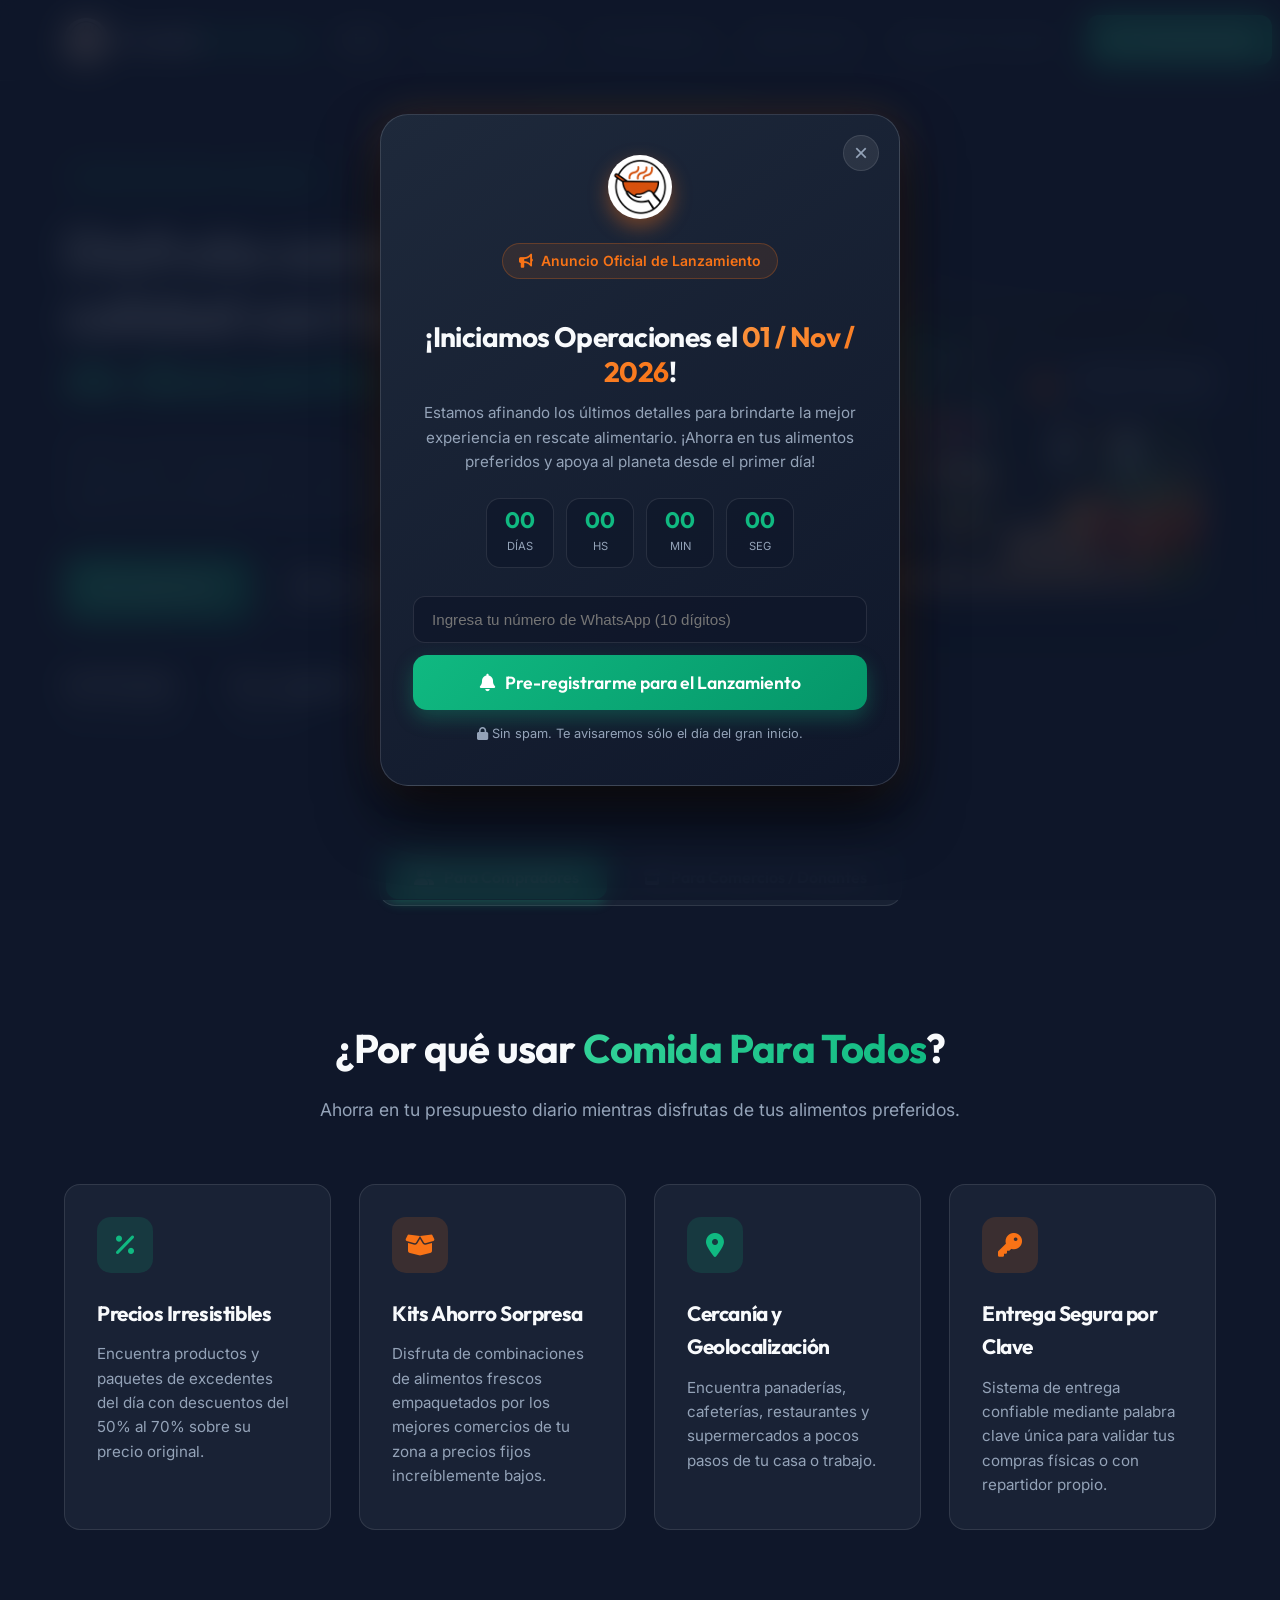
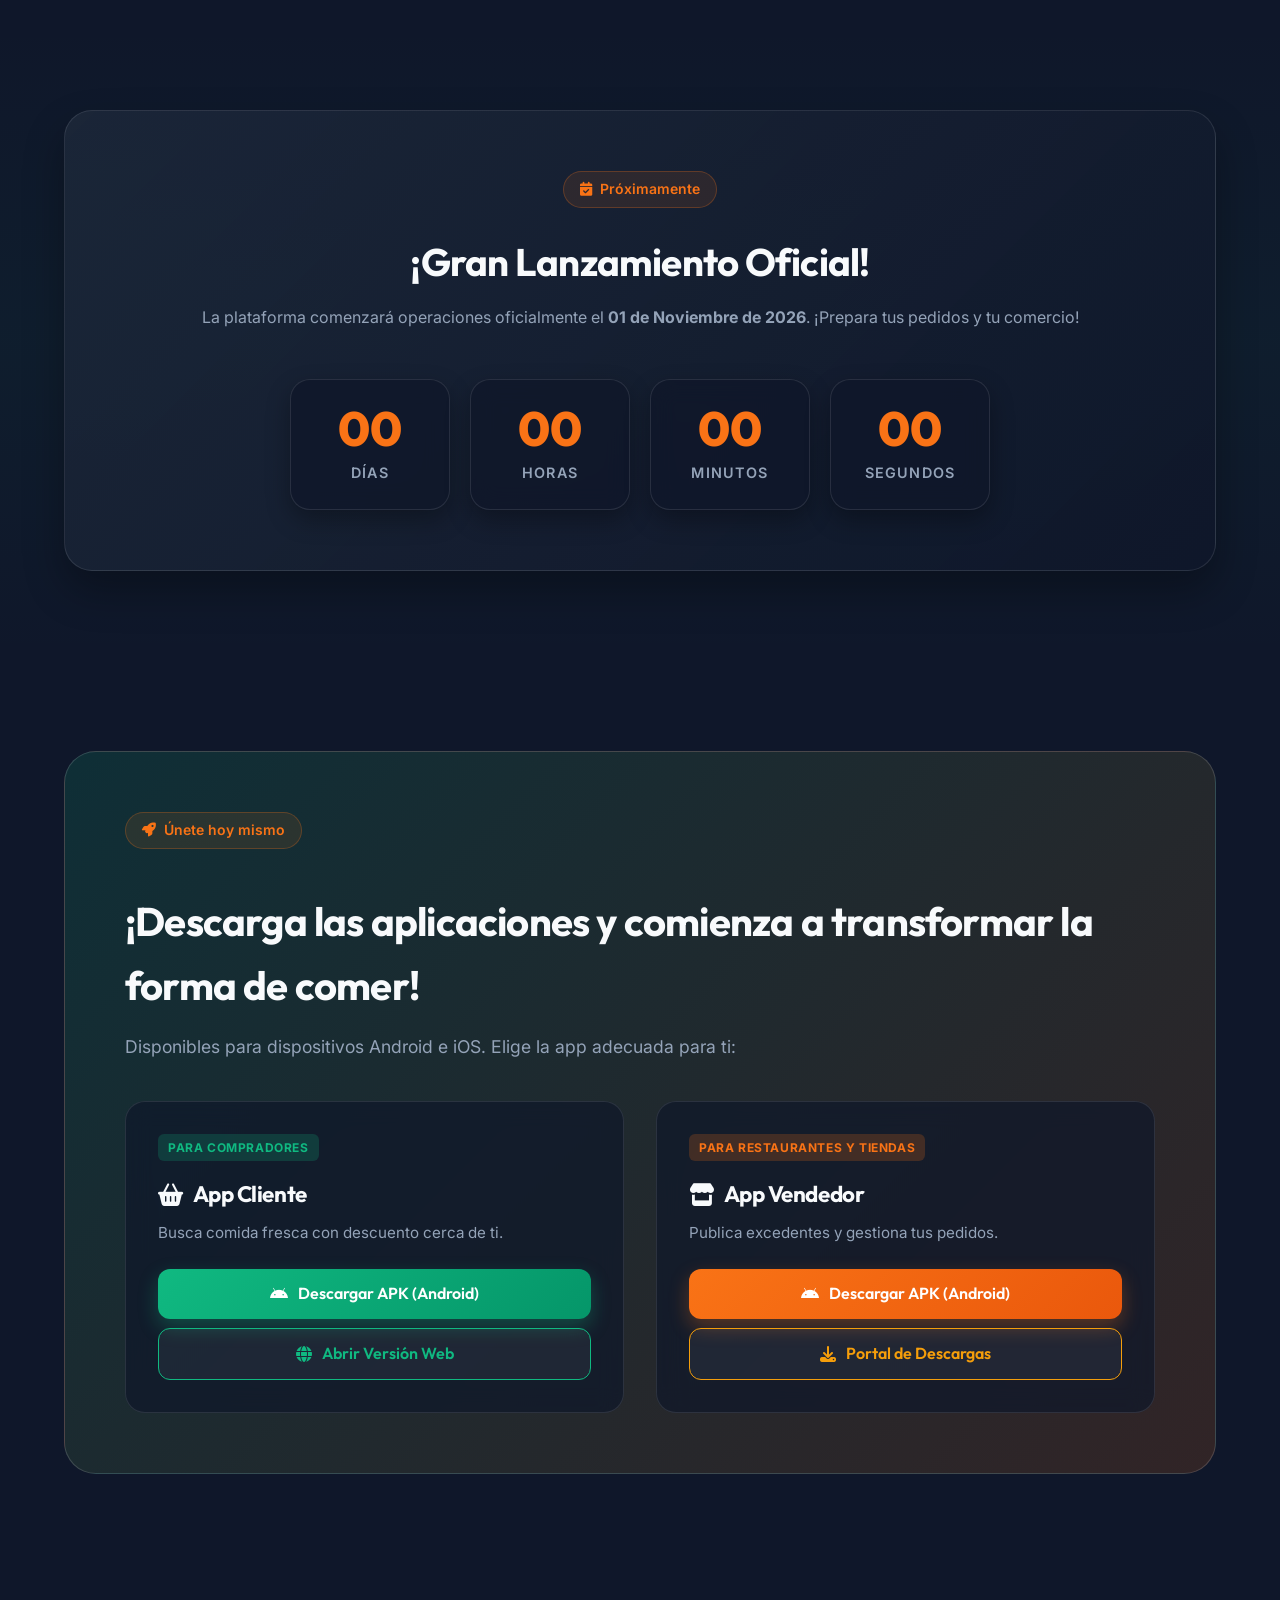
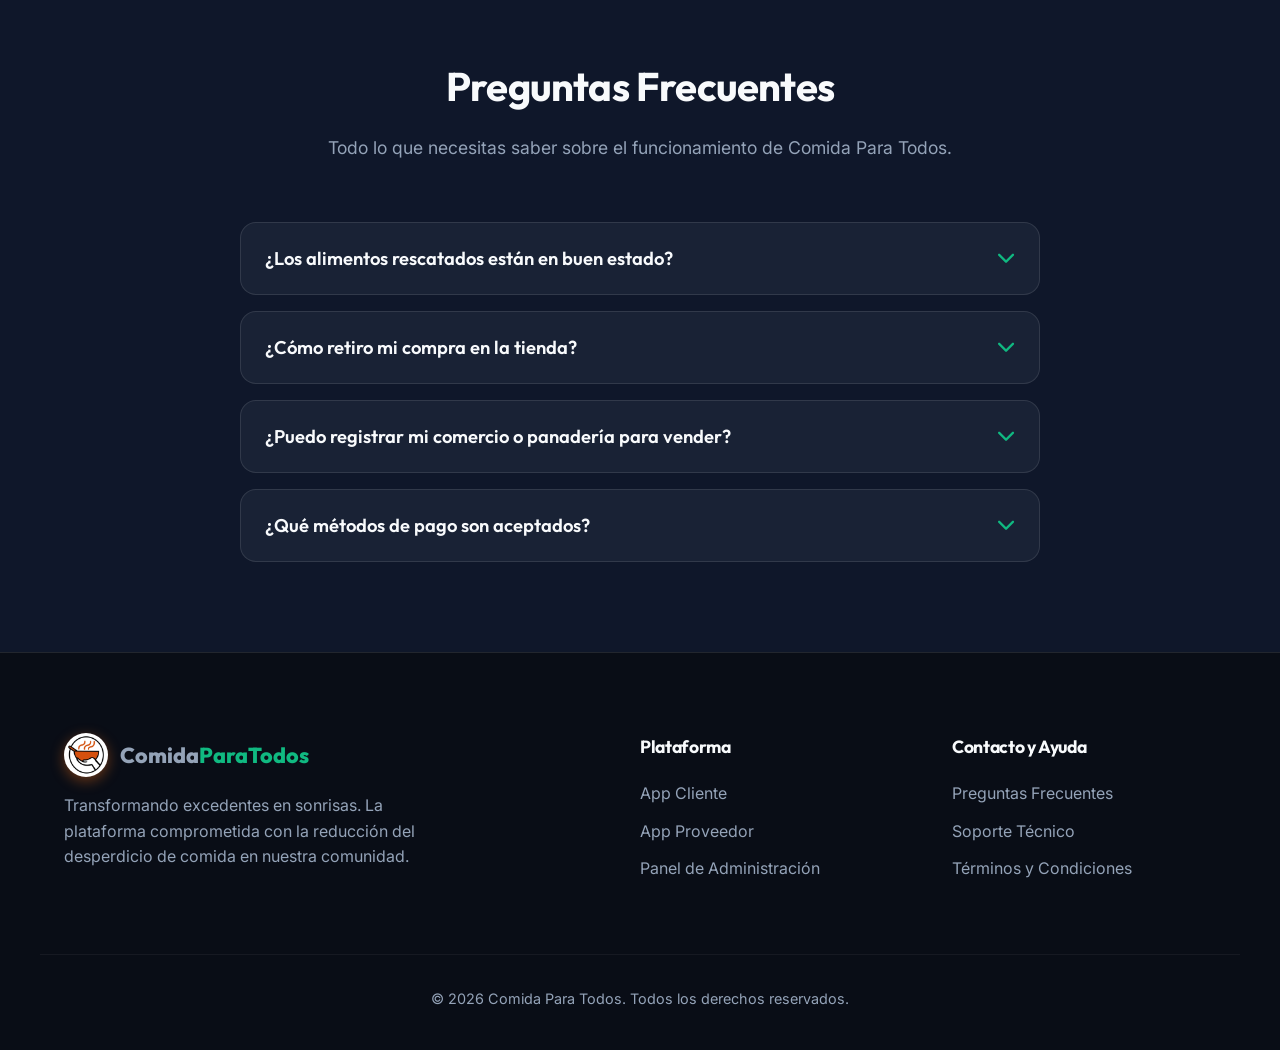
==== commit 053e34c2: "update: APK cliente y archivos web con correccion de registro y safe-area" ====
--- a/index.html
+++ b/index.html
@@ -245,11 +245,14 @@
 
           <div class="download-buttons">
             <div class="download-card">
-              <div class="card-badge">Para usuarios final</div>
+              <div class="card-badge">Para compradores</div>
               <h3><i class="fa-solid fa-basket-shopping"></i> App Cliente</h3>
               <p>Busca comida fresca con descuento cerca de ti.</p>
-              <div class="btn-group">
-                <a href="http://192.168.1.75:8080" target="_blank" class="btn btn-emerald btn-block">
+              <div class="btn-group" style="display: flex; flex-direction: column; gap: 0.6rem;">
+                <a href="descargas/app-cliente.apk" download class="btn btn-emerald btn-block">
+                  <i class="fa-brands fa-android"></i> Descargar APK (Android)
+                </a>
+                <a href="app/" class="btn btn-outline btn-block" style="border-color: #10b981; color: #10b981;">
                   <i class="fa-solid fa-globe"></i> Abrir Versión Web
                 </a>
               </div>
@@ -258,10 +261,13 @@
             <div class="download-card">
               <div class="card-badge orange">Para restaurantes y tiendas</div>
               <h3><i class="fa-solid fa-store"></i> App Vendedor</h3>
-              <p>Publica excedentes y gestiona tus entregas.</p>
-              <div class="btn-group">
-                <a href="http://192.168.1.75:8081" target="_blank" class="btn btn-orange btn-block">
-                  <i class="fa-solid fa-globe"></i> Abrir Versión Web
+              <p>Publica excedentes y gestiona tus pedidos.</p>
+              <div class="btn-group" style="display: flex; flex-direction: column; gap: 0.6rem;">
+                <a href="descargas/app-vendedor.apk" download class="btn btn-orange btn-block">
+                  <i class="fa-brands fa-android"></i> Descargar APK (Android)
+                </a>
+                <a href="descargas/" class="btn btn-outline btn-block" style="border-color: #f59e0b; color: #f59e0b;">
+                  <i class="fa-solid fa-download"></i> Portal de Descargas
                 </a>
               </div>
             </div>
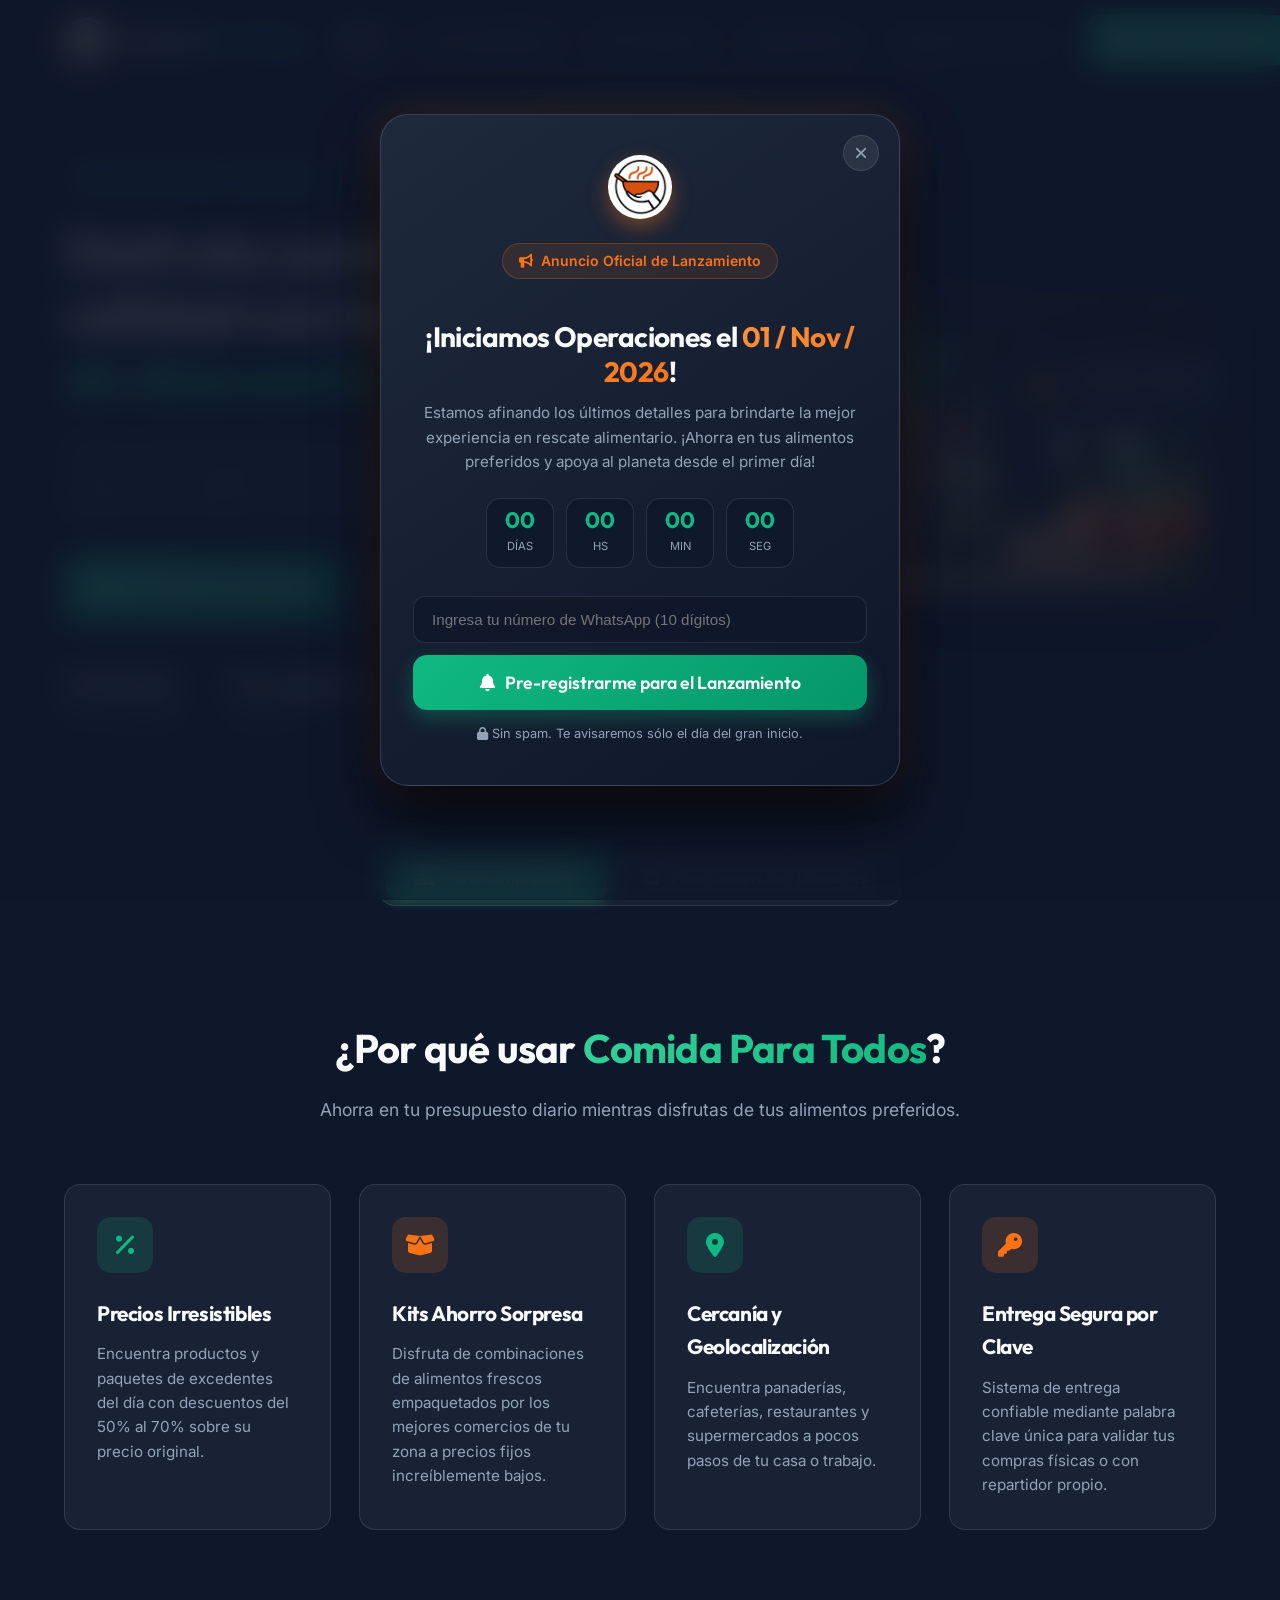
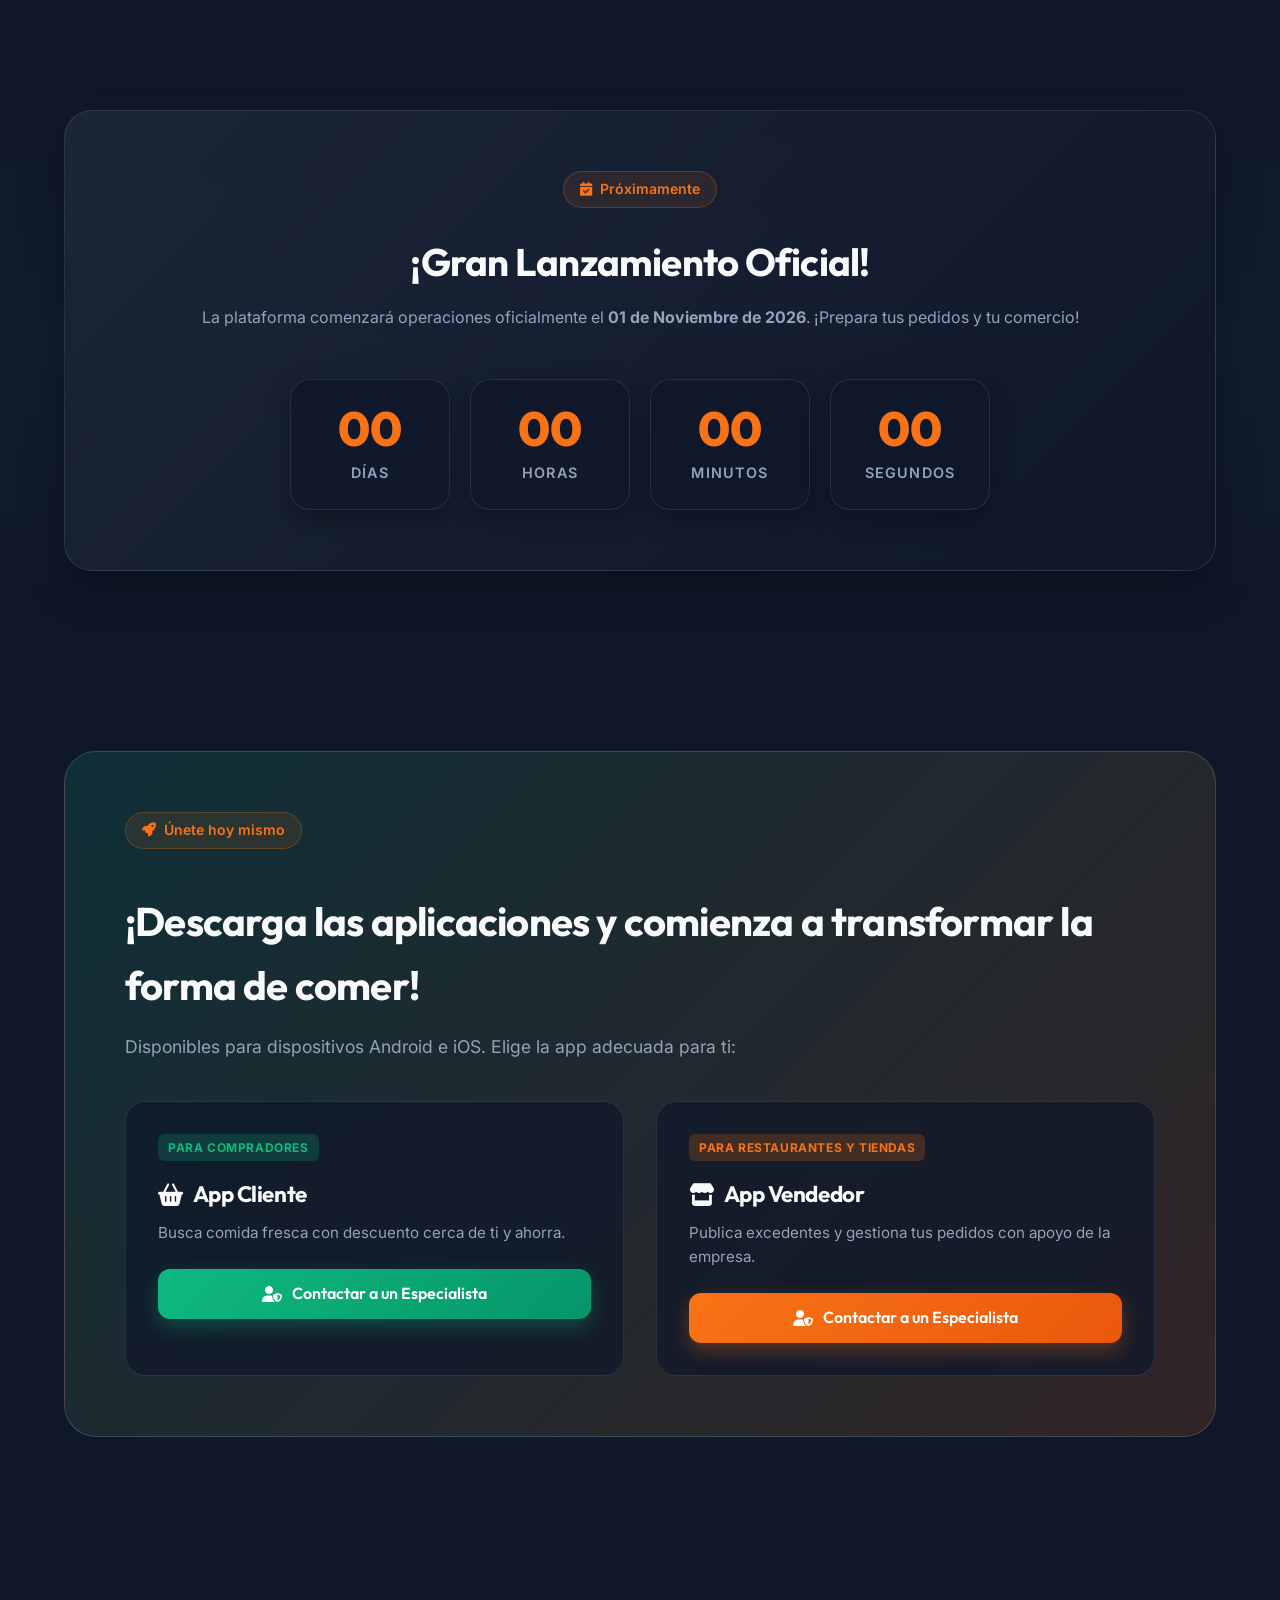
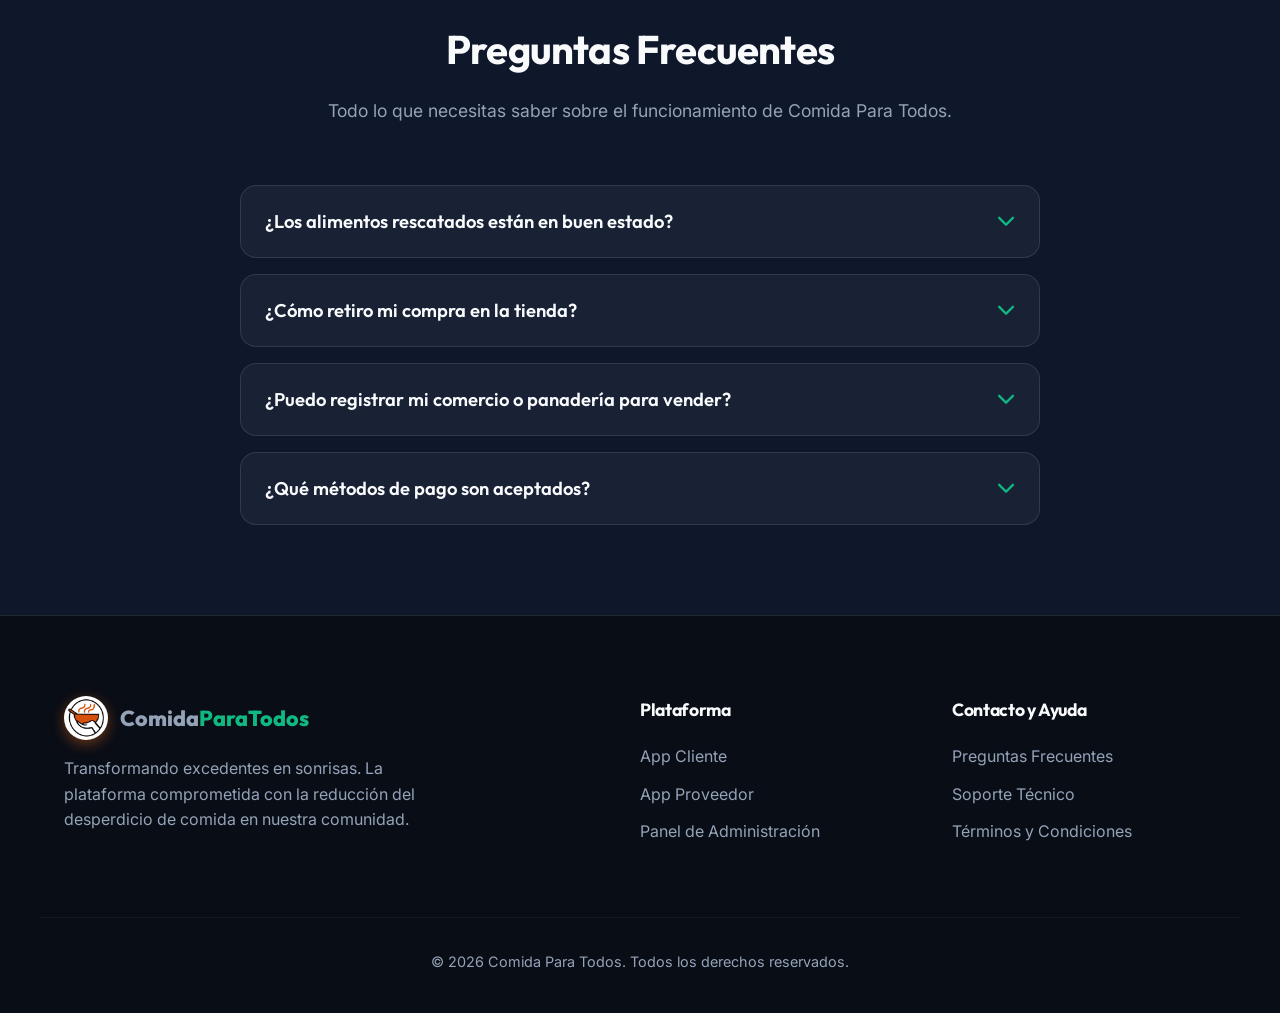
==== commit 339fb357: "feat: landing page actualizada con contacto especialista y descargas" ====
--- a/index.html
+++ b/index.html
@@ -41,7 +41,7 @@
       </nav>
 
       <div class="navbar-actions">
-        <a href="#descargar" class="btn btn-primary"><i class="fa-solid fa-mobile-screen"></i> Descargar Apps</a>
+        <a href="contacto_especialista.html" class="btn btn-primary"><i class="fa-solid fa-user-shield"></i> Asesoría y Apoyo</a>
         <button class="mobile-toggle" id="mobile-toggle" aria-label="Abrir menú">
           <i class="fa-solid fa-bars"></i>
         </button>
@@ -65,8 +65,8 @@
         </p>
 
         <div class="hero-buttons">
-          <a href="#descargar" class="btn btn-lg btn-emerald">
-            <i class="fa-brands fa-android"></i> App Cliente
+          <a href="contacto_especialista.html" class="btn btn-lg btn-emerald">
+            <i class="fa-solid fa-user-shield"></i> Contactar Especialista
           </a>
           <a href="#vendedores" class="btn btn-lg btn-outline">
             <i class="fa-solid fa-store"></i> Soy un Comercio
@@ -247,13 +247,10 @@
             <div class="download-card">
               <div class="card-badge">Para compradores</div>
               <h3><i class="fa-solid fa-basket-shopping"></i> App Cliente</h3>
-              <p>Busca comida fresca con descuento cerca de ti.</p>
-              <div class="btn-group" style="display: flex; flex-direction: column; gap: 0.6rem;">
-                <a href="descargas/app-cliente.apk" download class="btn btn-emerald btn-block">
-                  <i class="fa-brands fa-android"></i> Descargar APK (Android)
-                </a>
-                <a href="app/" class="btn btn-outline btn-block" style="border-color: #10b981; color: #10b981;">
-                  <i class="fa-solid fa-globe"></i> Abrir Versión Web
+              <p>Busca comida fresca con descuento cerca de ti y ahorra.</p>
+              <div class="btn-group">
+                <a href="contacto_especialista.html" class="btn btn-emerald btn-block">
+                  <i class="fa-solid fa-user-shield"></i> Contactar a un Especialista
                 </a>
               </div>
             </div>
@@ -261,13 +258,10 @@
             <div class="download-card">
               <div class="card-badge orange">Para restaurantes y tiendas</div>
               <h3><i class="fa-solid fa-store"></i> App Vendedor</h3>
-              <p>Publica excedentes y gestiona tus pedidos.</p>
-              <div class="btn-group" style="display: flex; flex-direction: column; gap: 0.6rem;">
-                <a href="descargas/app-vendedor.apk" download class="btn btn-orange btn-block">
-                  <i class="fa-brands fa-android"></i> Descargar APK (Android)
-                </a>
-                <a href="descargas/" class="btn btn-outline btn-block" style="border-color: #f59e0b; color: #f59e0b;">
-                  <i class="fa-solid fa-download"></i> Portal de Descargas
+              <p>Publica excedentes y gestiona tus pedidos con apoyo de la empresa.</p>
+              <div class="btn-group">
+                <a href="contacto_especialista.html" class="btn btn-orange btn-block">
+                  <i class="fa-solid fa-user-shield"></i> Contactar a un Especialista
                 </a>
               </div>
             </div>
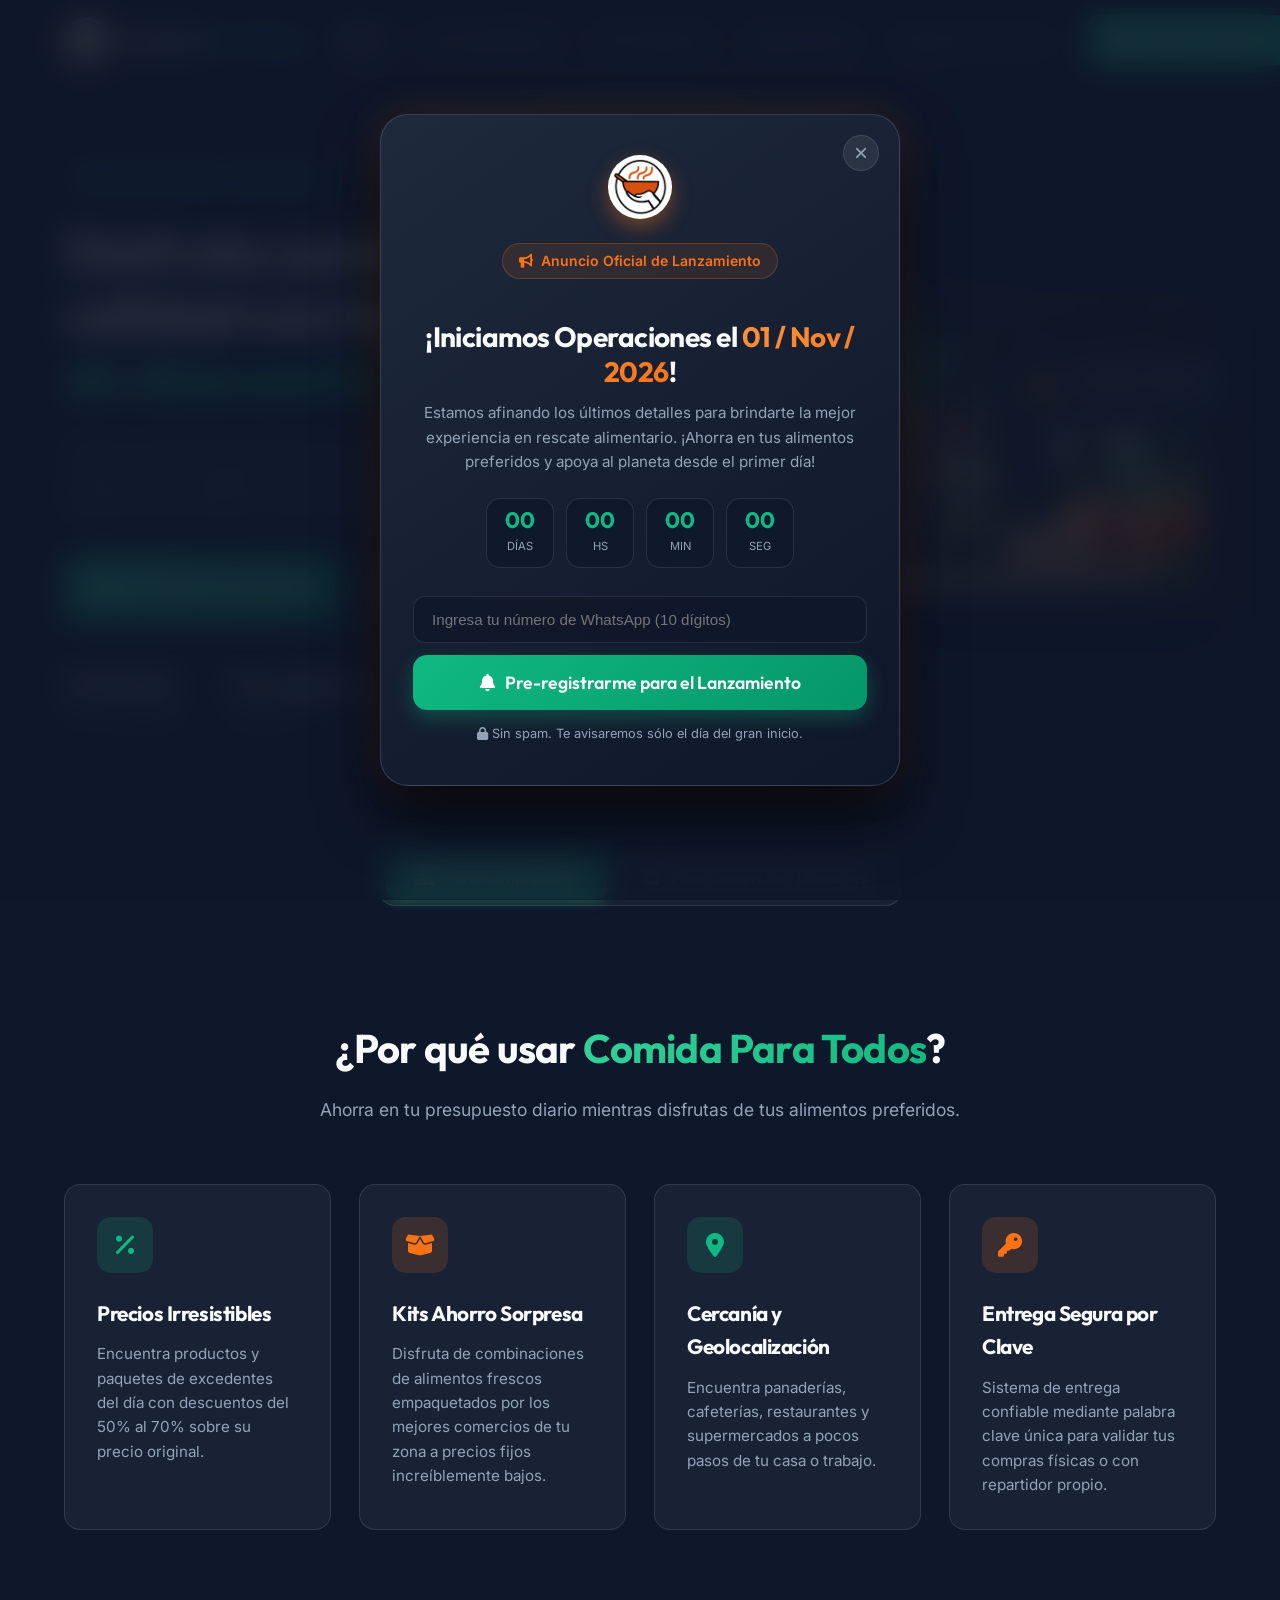
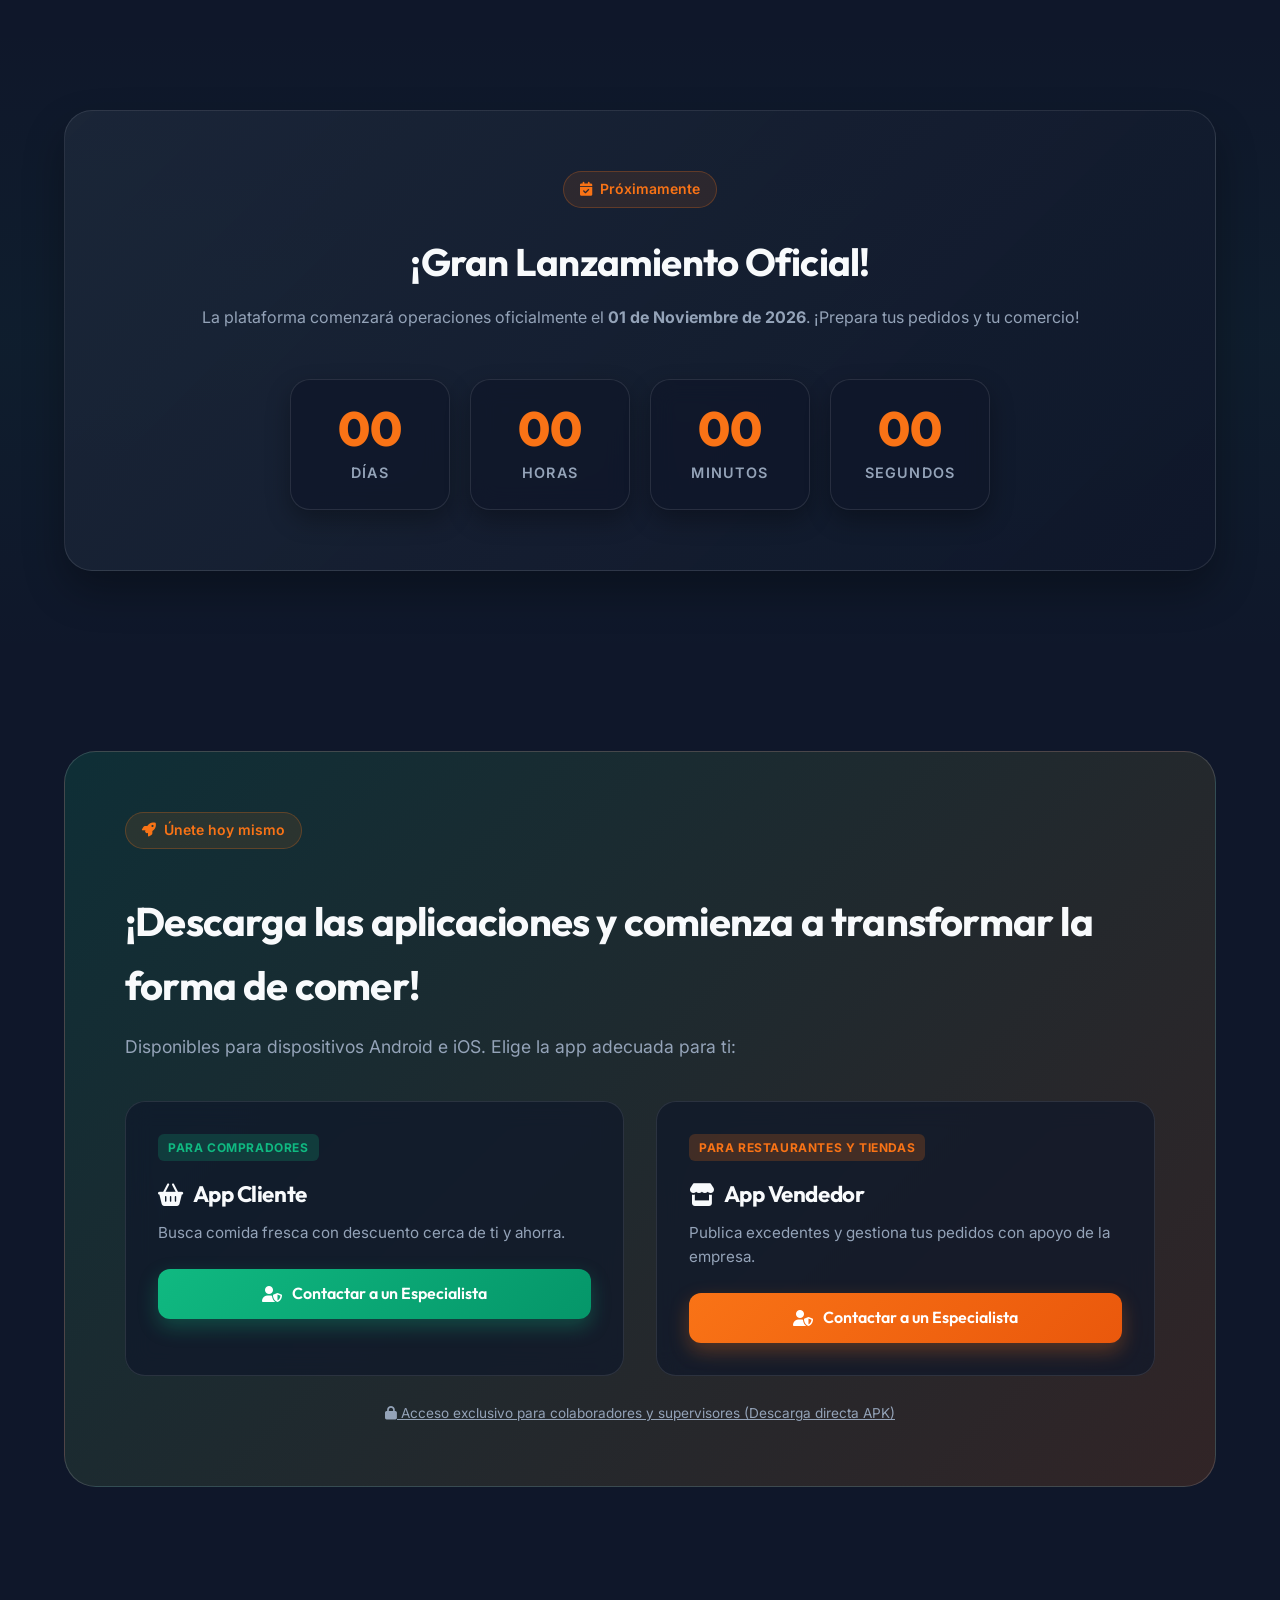
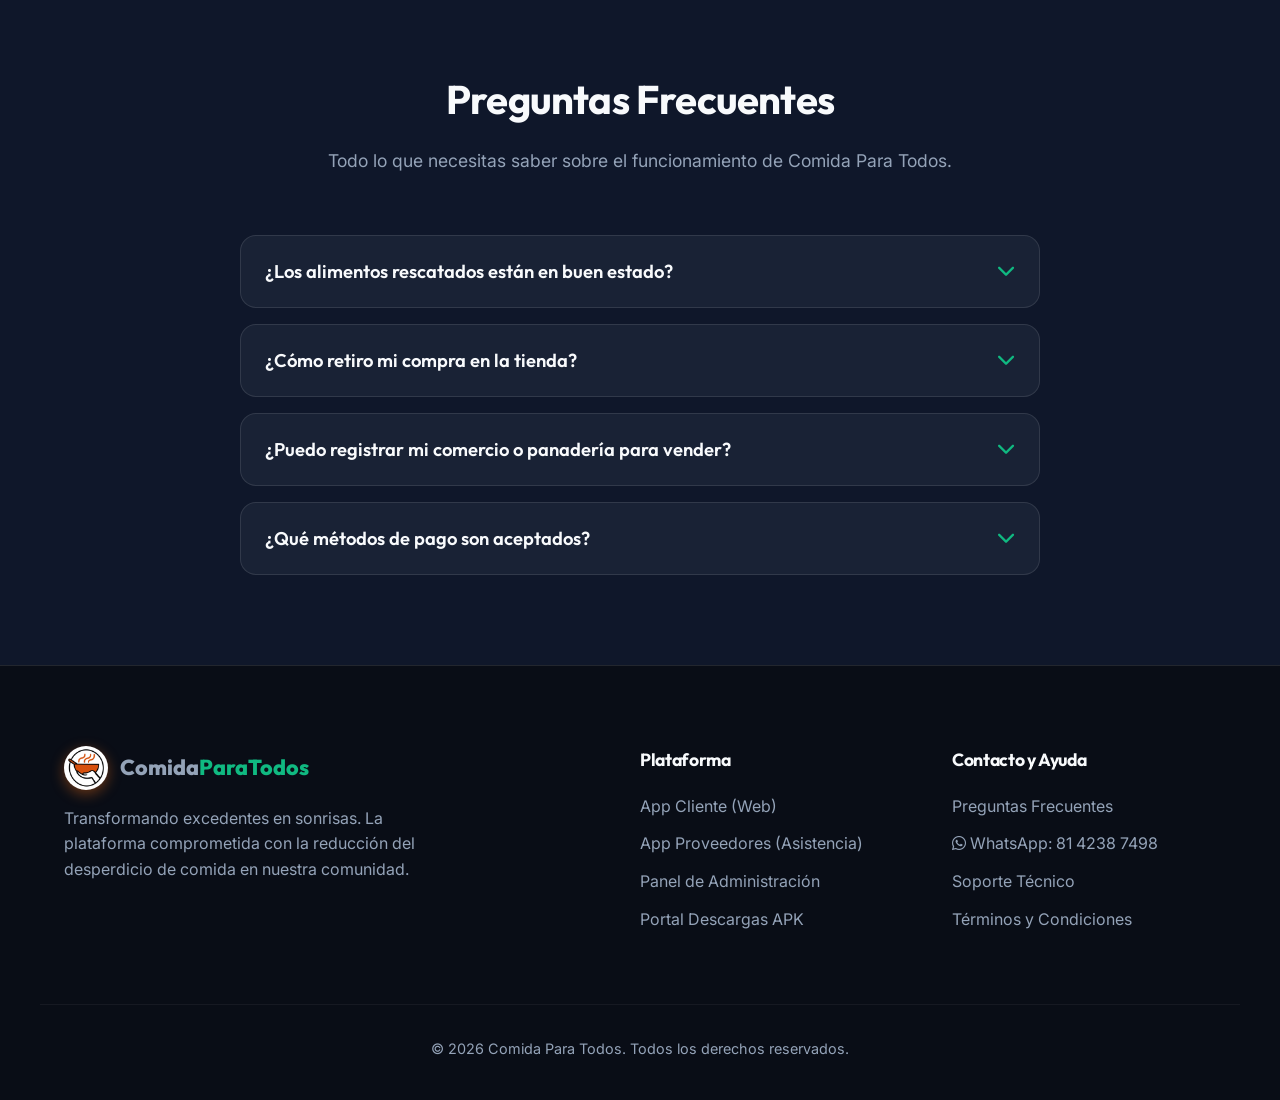
==== commit 5942852f: "update: nuevo whatsapp 8142387498, PIN 7498, enlaces de produccion y APKs v1.2" ====
--- a/index.html
+++ b/index.html
@@ -266,6 +266,12 @@
               </div>
             </div>
           </div>
+
+          <div style="margin-top: 1.5rem; text-align: center;">
+            <a href="descargas/" style="color: #94a3b8; font-size: 0.85rem; text-decoration: underline;">
+              <i class="fa-solid fa-lock"></i> Acceso exclusivo para colaboradores y supervisores (Descarga directa APK)
+            </a>
+          </div>
         </div>
       </div>
     </div>
@@ -337,9 +343,10 @@
       <div class="footer-col">
         <h4>Plataforma</h4>
         <ul>
-          <li><a href="http://192.168.1.75:8080">App Cliente</a></li>
-          <li><a href="http://192.168.1.75:8081">App Proveedor</a></li>
-          <li><a href="http://192.168.1.75:8082">Panel de Administración</a></li>
+          <li><a href="app/">App Cliente (Web)</a></li>
+          <li><a href="contacto_especialista.html">App Proveedores (Asistencia)</a></li>
+          <li><a href="admin/">Panel de Administración</a></li>
+          <li><a href="descargas/">Portal Descargas APK</a></li>
         </ul>
       </div>
 
@@ -347,7 +354,8 @@
         <h4>Contacto y Ayuda</h4>
         <ul>
           <li><a href="#faq">Preguntas Frecuentes</a></li>
-          <li><a href="mailto:contacto@comidaparatodos.com">Soporte Técnico</a></li>
+          <li><a href="https://wa.me/528142387498?text=Hola%2C%20deseo%20m%C3%A1s%20informaci%C3%B3n%20sobre%20Comida%20Para%20Todos." target="_blank"><i class="fa-brands fa-whatsapp"></i> WhatsApp: 81 4238 7498</a></li>
+          <li><a href="mailto:contacto@comidaparatodos.online">Soporte Técnico</a></li>
           <li><a href="#">Términos y Condiciones</a></li>
         </ul>
       </div>
